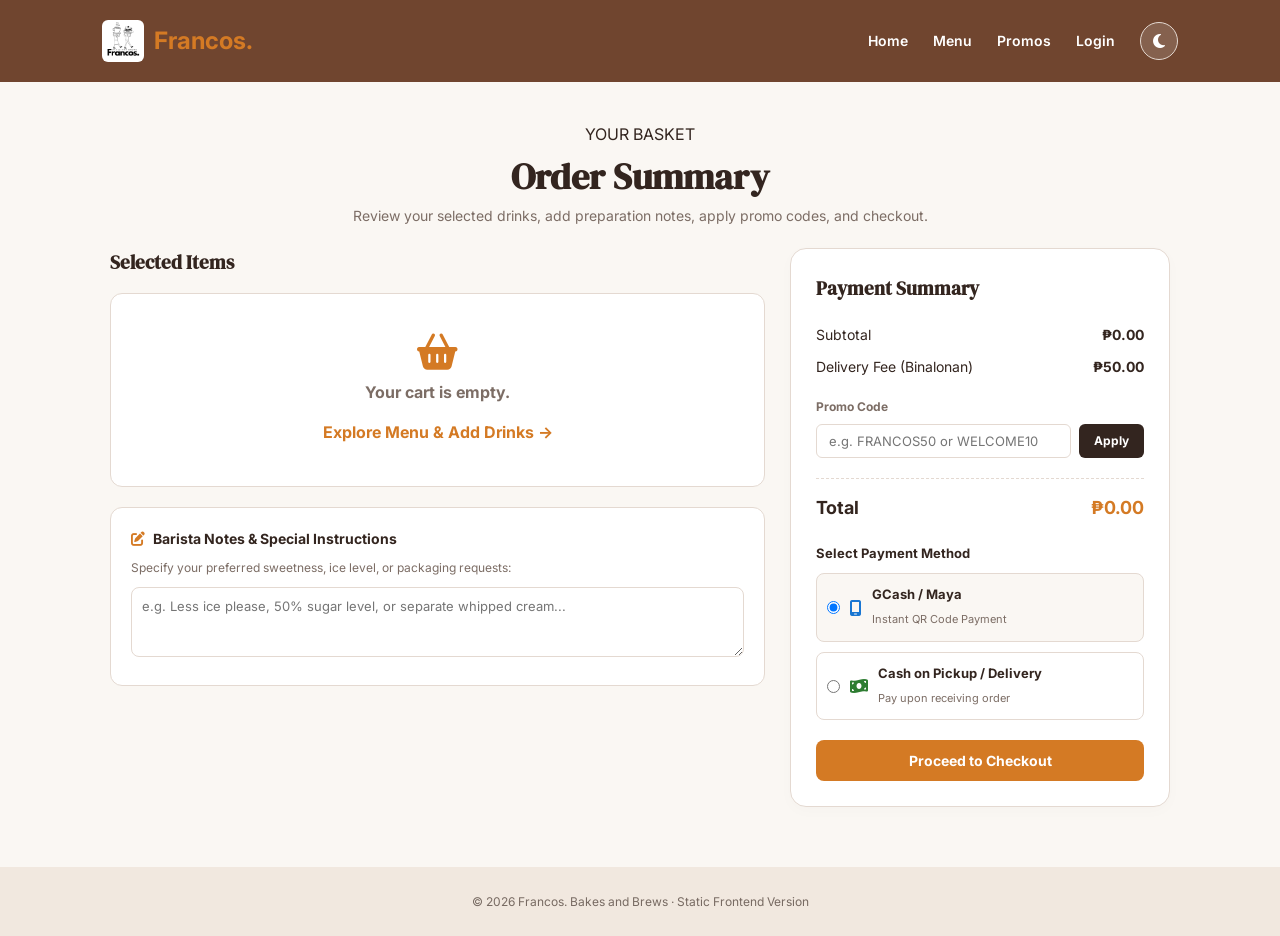
==== cart.html @ 8945e7c0 "Initial commit" ====
<!DOCTYPE html>
<html lang="en">
<head>
    <meta charset="UTF-8">
    <meta name="viewport" content="width=device-width, initial-scale=1.0">
    <title>Francos. Bakes and Brews - Cart & Checkout</title>
    <link rel="stylesheet" href="assets/style.css">
    <link href="https://fonts.googleapis.com/css2?family=DM+Serif+Display&family=Inter:wght@400;500;600;700&display=swap" rel="stylesheet">
    <link rel="stylesheet" href="https://cdnjs.cloudflare.com/ajax/libs/font-awesome/6.4.0/css/all.min.css">
    <style>
        .cart-layout {
            display: grid;
            grid-template-columns: 1fr 380px;
            gap: 25px;
            max-width: 1100px;
            margin: 0 auto 60px;
            padding: 0 20px;
        }
        @media (max-width: 850px) {
            .cart-layout { grid-template-columns: 1fr; }
        }
        .cart-item-row {
            display: flex;
            align-items: center;
            gap: 15px;
            padding: 15px;
            background: #fff;
            border: 1px solid #e4d9d1;
            border-radius: 12px;
            margin-bottom: 12px;
        }
        .qty-btn {
            background: #faf7f3;
            border: 1px solid #e4d9d1;
            width: 28px;
            height: 28px;
            border-radius: 6px;
            font-weight: bold;
            cursor: pointer;
        }
        /* Floating Scroll Up Button */
        #scrollTopBtn {
            position: fixed;
            bottom: 25px;
            right: 25px;
            background: #d47a24;
            color: #fff;
            border: none;
            width: 45px;
            height: 45px;
            border-radius: 50%;
            cursor: pointer;
            box-shadow: 0 4px 12px rgba(0,0,0,0.15);
            display: none;
            align-items: center;
            justify-content: center;
            font-size: 18px;
            z-index: 999;
            transition: opacity 0.3s ease;
        }
    </style>
</head>
<body>

    <!-- Navigation Bar -->
    <header class="navbar">
        <div class="logo" style="display: flex; align-items: center; gap: 10px;">
            <img src="assets/images/logo.jpg" alt="Francos Logo" style="height: 42px; border-radius: 6px; object-fit: contain;">
            <span>Francos<span>.</span></span>
        </div>
        <nav class="nav-links">
            <!-- Dynamic navbar handled by script.js -->
        </nav>
    </header>

    <!-- Page Header -->
    <section class="page-header">
        <span class="eyebrow">YOUR BASKET</span>
        <h1>Order Summary</h1>
        <p>Review your selected drinks, add preparation notes, apply promo codes, and checkout.</p>
    </section>

    <div class="cart-layout">
        <!-- Selected Items Column -->
        <div>
            <h3 style="font-family: 'DM Serif Display', serif; color: #33251f; margin-bottom: 15px;">Selected Items</h3>
            
            <div id="cart-items-container">
                <!-- Dynamically loaded -->
            </div>

            <div style="background: #fff; border: 1px solid #e4d9d1; border-radius: 12px; padding: 20px; margin-top: 20px;">
                <h4 style="font-size: 14px; color: #33251f; margin: 0 0 8px; display: flex; align-items: center; gap: 8px;">
                    <i class="fa-solid fa-pen-to-square" style="color: #d47a24;"></i> Barista Notes & Special Instructions
                </h4>
                <p style="font-size: 12px; color: #7c6d65; margin-bottom: 10px;">Specify your preferred sweetness, ice level, or packaging requests:</p>
                <textarea id="order-notes" placeholder="e.g. Less ice please, 50% sugar level, or separate whipped cream..." style="width: 100%; height: 70px; border: 1px solid #e4d9d1; border-radius: 8px; padding: 10px; font-size: 13px; font-family: inherit; outline: none;"></textarea>
            </div>
        </div>

        <!-- Payment Summary Column -->
        <div>
            <div style="background: #fff; border: 1px solid #e4d9d1; border-radius: 16px; padding: 25px; box-shadow: 0 4px 15px rgba(0,0,0,0.02);">
                <h3 style="font-family: 'DM Serif Display', serif; color: #33251f; margin-bottom: 20px;">Payment Summary</h3>

                <div style="display: flex; justify-content: space-between; margin-bottom: 10px; font-size: 14px; color: #33251f;">
                    <span>Subtotal</span>
                    <strong id="cart-subtotal">₱0.00</strong>
                </div>

                <div style="display: flex; justify-content: space-between; margin-bottom: 15px; font-size: 14px; color: #33251f;">
                    <span>Delivery Fee (Binalonan)</span>
                    <strong>₱50.00</strong>
                </div>

                <div style="margin-bottom: 20px;">
                    <label style="font-size: 12px; font-weight: bold; color: #7c6d65;">Promo Code</label>
                    <div style="display: flex; gap: 8px; margin-top: 5px;">
                        <input type="text" id="promo-code-input" placeholder="e.g. FRANCOS50 or WELCOME10" style="flex: 1; padding: 8px 12px; border: 1px solid #e4d9d1; border-radius: 6px; font-size: 13px; outline: none;">
                        <button onclick="applyPromoCode()" style="background: #33251f; color: #fff; border: none; padding: 8px 15px; border-radius: 6px; font-weight: bold; font-size: 12px; cursor: pointer;">Apply</button>
                    </div>
                </div>

                <hr style="border: none; border-top: 1px dashed #e4d9d1; margin: 15px 0;">

                <div style="display: flex; justify-content: space-between; margin-bottom: 20px; font-size: 18px; color: #33251f;">
                    <strong>Total</strong>
                    <strong id="cart-total" style="color: #d47a24;">₱0.00</strong>
                </div>

                <h4 style="font-size: 13px; color: #33251f; margin-bottom: 10px;">Select Payment Method</h4>
                <div style="display: flex; flex-direction: column; gap: 10px; margin-bottom: 20px;">
                    <label style="display: flex; align-items: center; gap: 10px; padding: 10px; border: 1px solid #e4d9d1; border-radius: 8px; cursor: pointer; background: #faf7f3;">
                        <input type="radio" name="payment-method" value="GCash/Maya" checked>
                        <i class="fa-solid fa-mobile-screen" style="color: #1976d2;"></i>
                        <div>
                            <strong style="font-size: 13px; display: block;">GCash / Maya</strong>
                            <small style="font-size: 11px; color: #7c6d65;">Instant QR Code Payment</small>
                        </div>
                    </label>

                    <label style="display: flex; align-items: center; gap: 10px; padding: 10px; border: 1px solid #e4d9d1; border-radius: 8px; cursor: pointer;">
                        <input type="radio" name="payment-method" value="Cash on Delivery">
                        <i class="fa-solid fa-money-bill-wave" style="color: #2e7d32;"></i>
                        <div>
                            <strong style="font-size: 13px; display: block;">Cash on Pickup / Delivery</strong>
                            <small style="font-size: 11px; color: #7c6d65;">Pay upon receiving order</small>
                        </div>
                    </label>
                </div>

                <button onclick="processCheckout()" style="width: 100%; padding: 12px; background: #d47a24; color: #fff; border: none; border-radius: 8px; font-weight: bold; font-size: 14px; cursor: pointer;">Proceed to Checkout</button>
            </div>
        </div>
    </div>

    <!-- Floating Scroll To Top Button -->
    <button id="scrollTopBtn" onclick="scrollToTop()" title="Scroll to top"><i class="fa-solid fa-arrow-up"></i></button>

    <!-- Toast Notification -->
    <div id="toast" class="toast">Cart updated</div>

    <footer>
        <p>&copy; 2026 Francos. Bakes and Brews · Static Frontend Version</p>
    </footer>

    <script src="assets/script.js"></script>
    <script>
        let discountAmount = 0;

        document.addEventListener("DOMContentLoaded", () => {
            renderCartPage();
            setupScrollTopButton();
        });

        function renderCartPage() {
            let container = document.getElementById("cart-items-container");
            let cart = JSON.parse(localStorage.getItem("cart")) || [];

            if (cart.length === 0) {
                container.innerHTML = `
                    <div style="background: #fff; border: 1px solid #e4d9d1; border-radius: 12px; padding: 40px; text-align: center; color: #7c6d65;">
                        <i class="fa-solid fa-basket-shopping" style="font-size: 36px; color: #d47a24; margin-bottom: 10px;"></i>
                        <p style="margin: 0; font-weight: bold;">Your cart is empty.</p>
                        <a href="menu.html" style="display: inline-block; margin-top: 15px; color: #d47a24; font-weight: bold; text-decoration: none;">Explore Menu & Add Drinks →</a>
                    </div>
                `;
                document.getElementById("cart-subtotal").textContent = "₱0.00";
                document.getElementById("cart-total").textContent = "₱0.00";
                return;
            }

            let html = "";
            let subtotal = 0;

            cart.forEach((item, index) => {
                let itemTotal = item.price * item.qty;
                subtotal += itemTotal;

                let addOnsListHTML = "";
                if (item.selectedAddOns && item.selectedAddOns.length > 0) {
                    addOnsListHTML = `<div style="font-size: 11px; color: #d47a24; margin-top: 2px; font-weight: 500;">Add-ons: ${item.selectedAddOns.join(", ")}</div>`;
                }

                html += `
                    <div class="cart-item-row">
                        <img src="${item.image || 'https://images.unsplash.com/photo-1541167760496-1628856ab772?auto=format&fit=crop&w=500&q=80'}" alt="${item.name}" style="width: 60px; height: 60px; border-radius: 8px; object-fit: cover;">
                        <div style="flex: 1;">
                            <strong style="color: #33251f; font-size: 14px; display: block;">${item.baseName || item.name}</strong>
                            <span style="font-size: 12px; color: #7c6d65;">₱${(item.basePrice || item.price).toFixed(2)} each</span>
                            ${addOnsListHTML}
                            <button onclick="openAddOnModal(${item.id}, ${index})" style="background: none; border: none; color: #d47a24; font-size: 11px; font-weight: bold; cursor: pointer; padding: 2px 0; margin-top: 4px; display: inline-flex; align-items: center; gap: 4px;">
                                <i class="fa-solid fa-pen-to-square"></i> Edit Add-ons
                            </button>
                        </div>
                        <div style="display: flex; align-items: center; gap: 8px;">
                            <button class="qty-btn" onclick="changeQty(${index}, -1)">-</button>
                            <span style="font-size: 13px; font-weight: bold; min-width: 20px; text-align: center;">${item.qty}</span>
                            <button class="qty-btn" onclick="changeQty(${index}, 1)">+</button>
                        </div>
                        <strong style="color: #33251f; font-size: 14px; min-width: 70px; text-align: right;">₱${itemTotal.toFixed(2)}</strong>
                        <button onclick="removeCartItem(${index})" style="background: none; border: none; color: #c62828; cursor: pointer; padding: 5px;" title="Remove"><i class="fa-solid fa-trash"></i></button>
                    </div>
                `;
            });

            container.innerHTML = html;

            let deliveryFee = 50;
            let finalTotal = Math.max(0, subtotal + deliveryFee - discountAmount);

            document.getElementById("cart-subtotal").textContent = `₱${subtotal.toFixed(2)}`;
            document.getElementById("cart-total").textContent = `₱${finalTotal.toFixed(2)}`;
        }

        function changeQty(index, delta) {
            let cart = JSON.parse(localStorage.getItem("cart")) || [];
            cart[index].qty += delta;
            if (cart[index].qty <= 0) {
                cart.splice(index, 1);
            }
            localStorage.setItem("cart", JSON.stringify(cart));
            updateCartCount();
            renderCartPage();
        }

        function removeCartItem(index) {
            let cart = JSON.parse(localStorage.getItem("cart")) || [];
            cart.splice(index, 1);
            localStorage.setItem("cart", JSON.stringify(cart));
            updateCartCount();
            renderCartPage();
            showToast("Item removed from cart.");
        }

        function applyPromoCode() {
            let code = document.getElementById("promo-code-input").value.trim().toUpperCase();
            if (code === "FRANCOS50") {
                discountAmount = 50;
                showToast("₱50 Promo Discount applied!");
            } else if (code === "WELCOME10") {
                let cart = JSON.parse(localStorage.getItem("cart")) || [];
                let subtotal = cart.reduce((sum, item) => sum + (item.price * item.qty), 0);
                discountAmount = subtotal * 0.10;
                showToast("10% Welcome Discount applied!");
            } else {
                discountAmount = 0;
                showToast("Invalid promo code.");
            }
            renderCartPage();
        }

        function setupScrollTopButton() {
            let btn = document.getElementById("scrollTopBtn");
            window.onscroll = function() {
                if (document.body.scrollTop > 350 || document.documentElement.scrollTop > 350) {
                    btn.style.display = "flex";
                } else {
                    btn.style.display = "none";
                }
            };
        }

        function scrollToTop() {
            window.scrollTo({ top: 0, behavior: 'smooth' });
        }
    </script>
</body>
</html>
---- assets/style.css ----
/* --- CSS VARIABLES PARA SA LIGHT & DARK MODE --- */
:root {
    --bg-color: #faf7f3;
    --card-bg: #ffffff;
    --text-color: #33251f;
    --text-secondary: #7c6d65;
    --border-color: #e4d9d1;
    --navbar-bg: #70452f;
    --navbar-text: #ffffff;
    --footer-bg: #f1e8df;
    --footer-text: #776a62;
    --accent-color: #d47a24;
}

[data-theme="dark"] {
    --bg-color: #1a1614;
    --card-bg: #26201c;
    --text-color: #f1e8df;
    --text-secondary: #b5a49b;
    --border-color: #3d312a;
    --navbar-bg: #120e0c;
    --navbar-text: #f1e8df;
    --footer-bg: #120e0c;
    --footer-text: #b5a49b;
    --accent-color: #e58a32;
}

/* Fix Anti-White Flash sa HTML at Body Level */
html {
    background-color: var(--bg-color);
}

* {
    margin: 0;
    padding: 0;
    box-sizing: border-box;
    font-family: 'Inter', sans-serif;
}

body {
    background-color: var(--bg-color);
    color: var(--text-color);
    line-height: 1.6;
    transition: background-color 0.1s ease-in-out, color 0.1s ease-in-out;
}

/* Navbar */
.navbar {
    display: flex;
    justify-content: space-between;
    align-items: center;
    padding: 20px 8%;
    background-color: var(--navbar-bg);
    color: var(--navbar-text);
    position: sticky;
    top: 0;
    z-index: 100;
}

.logo {
    font-family: 'DM Serif Display', serif;
    font-size: 24px;
    font-weight: bold;
}

.logo span {
    color: var(--accent-color);
}

.nav-links {
    display: flex;
    gap: 25px;
    align-items: center;
}

.nav-links a {
    color: var(--navbar-text);
    text-decoration: none;
    font-weight: 600;
    font-size: 14px;
    transition: color 0.2s;
    white-space: nowrap;
}

.nav-links a:hover, .nav-links a.active {
    color: #ffd8b1;
}

/* Dark Mode Toggle Button */
.theme-toggle-btn {
    background: rgba(255, 255, 255, 0.15);
    border: 1px solid var(--border-color);
    color: var(--navbar-text);
    width: 38px;
    height: 38px;
    border-radius: 50%;
    cursor: pointer;
    display: flex;
    align-items: center;
    justify-content: center;
    font-size: 16px;
    transition: all 0.2s ease;
    flex-shrink: 0;
}

.theme-toggle-btn:hover {
    background: rgba(255, 255, 255, 0.25);
}

/* Footer */
footer {
    text-align: center;
    padding: 25px;
    background-color: var(--footer-bg);
    color: var(--footer-text);
    font-size: 12px;
}

/* Page Header */
.page-header {
    text-align: center;
    padding: 40px 20px 20px;
}

.page-header h1 {
    font-family: 'DM Serif Display', serif;
    font-size: 36px;
    color: var(--text-color);
}

.page-header p {
    color: var(--text-secondary);
    font-size: 14px;
}

/* Filter Buttons */
.filter-container {
    display: flex;
    justify-content: center;
    gap: 10px;
    margin-bottom: 30px;
}

.filter-btn {
    padding: 8px 18px;
    border: 1px solid var(--border-color);
    background: var(--card-bg);
    color: var(--text-color);
    font-weight: 600;
    font-size: 13px;
    border-radius: 20px;
    cursor: pointer;
    transition: all 0.2s;
}

.filter-btn:hover, .filter-btn.active {
    background: var(--accent-color);
    color: #fff;
    border-color: var(--accent-color);
}

/* Menu Grid & Cards */
.menu-container {
    max-width: 1200px;
    margin: 0 auto;
    padding: 0 20px 60px;
}

.menu-grid {
    display: grid;
    grid-template-columns: repeat(auto-fill, minmax(280px, 1fr));
    gap: 25px;
}

.card {
    background: var(--card-bg);
    border: 1px solid var(--border-color);
    border-radius: 12px;
    overflow: hidden;
    box-shadow: 0 3px 10px rgba(0,0,0,0.04);
    display: flex;
    flex-direction: column;
}

.card img {
    width: 100%;
    height: 180px;
    object-fit: cover;
}

.card-body {
    padding: 18px;
    display: flex;
    flex-direction: column;
    flex-grow: 1;
}

.card-cat {
    font-size: 10px;
    font-weight: 800;
    color: var(--accent-color);
    letter-spacing: 1px;
    margin-bottom: 5px;
}

.card-body h3 {
    font-size: 18px;
    color: var(--text-color);
    margin-bottom: 8px;
}

.card-body p {
    font-size: 12px;
    color: var(--text-secondary);
    margin-bottom: 15px;
    flex-grow: 1;
}

.card-footer {
    display: flex;
    justify-content: space-between;
    align-items: center;
    margin-top: auto;
}

.price {
    font-size: 16px;
    font-weight: 700;
    color: var(--accent-color);
}

.btn-add {
    background: var(--navbar-bg);
    color: #fff;
    border: none;
    padding: 8px 14px;
    border-radius: 6px;
    font-weight: 600;
    font-size: 12px;
    cursor: pointer;
    transition: background 0.2s;
}

.btn-add:hover {
    background: #593624;
}

/* Toast Alert */
.toast {
    position: fixed;
    bottom: 30px;
    right: 30px;
    background: var(--text-color);
    color: var(--bg-color);
    padding: 12px 20px;
    border-radius: 8px;
    font-size: 13px;
    opacity: 0;
    visibility: hidden;
    transition: all 0.3s ease;
    z-index: 1000;
    box-shadow: 0 4px 12px rgba(0,0,0,0.15);
}

.toast.show {
    opacity: 1;
    visibility: visible;
}

/* Auth Forms Styling Fixed for Dark Mode */
.auth-container {
    display: flex;
    justify-content: center;
    align-items: center;
    min-height: 75vh;
    padding: 40px 20px;
}

.auth-card {
    background: var(--card-bg);
    border: 1px solid var(--border-color);
    border-radius: 16px;
    padding: 35px 30px;
    width: 100%;
    max-width: 420px;
    box-shadow: 0 4px 15px rgba(0,0,0,0.06);
}

.auth-card h2 {
    font-family: 'DM Serif Display', serif;
    font-size: 28px;
    color: var(--text-color);
    margin-bottom: 5px;
}

.auth-card p {
    font-size: 13px;
    color: var(--text-secondary);
    margin-bottom: 25px;
}

.form-group {
    margin-bottom: 18px;
}

.form-group label {
    display: block;
    font-size: 12px;
    font-weight: 700;
    color: var(--text-color);
    margin-bottom: 6px;
}

.form-group input, .form-group select {
    width: 100%;
    padding: 10px 14px;
    border: 1px solid var(--border-color);
    border-radius: 8px;
    font-size: 13px;
    background: var(--bg-color);
    color: var(--text-color);
    outline: none;
    transition: border-color 0.2s;
}

.form-group select option {
    background-color: var(--card-bg);
    color: var(--text-color);
}

.form-group input:focus, .form-group select:focus {
    border-color: var(--accent-color);
    background: var(--card-bg);
}

.auth-btn {
    width: 100%;
    margin-top: 10px;
    cursor: pointer;
    border: none;
    background: var(--accent-color);
    color: #fff;
    padding: 12px;
    border-radius: 8px;
    font-weight: 700;
}

.auth-footer {
    margin-top: 20px;
    text-align: center;
}

.auth-footer a {
    color: var(--accent-color);
    font-weight: 700;
    text-decoration: none;
}

.auth-footer a:hover {
    text-decoration: underline;
}

/* Cart & Profile Containers */
.cart-container {
    max-width: 1100px;
    margin: 0 auto;
    padding: 0 20px 60px;
}

.cart-grid {
    display: grid;
    grid-template-columns: 2fr 1fr;
    gap: 30px;
}

.cart-items-box, .cart-summary-box, .profile-card, .loyalty-card {
    background: var(--card-bg);
    border: 1px solid var(--border-color);
    border-radius: 12px;
    padding: 25px;
    box-shadow: 0 3px 10px rgba(0,0,0,0.04);
}

.cart-items-box h2, .cart-summary-box h2 {
    font-size: 18px;
    margin-bottom: 20px;
    color: var(--text-color);
}

.cart-item-row {
    display: flex;
    justify-content: space-between;
    align-items: center;
    padding: 12px 0;
    border-bottom: 1px solid var(--border-color);
}

.summary-row {
    display: flex;
    justify-content: space-between;
    margin-bottom: 12px;
    font-size: 14px;
    color: var(--text-secondary);
}

.total-row {
    font-weight: 700;
    color: var(--text-color);
    font-size: 18px;
}

.checkout-btn {
    width: 100%;
    margin-top: 20px;
    cursor: pointer;
    border: none;
    padding: 12px;
    background: var(--accent-color);
    color: #fff;
    border-radius: 8px;
    font-weight: 700;
}

/* Mobile Responsive Fixes */
@media (max-width: 768px) {
    .cart-grid {
        grid-template-columns: 1fr;
    }
    .navbar {
        flex-direction: column !important;
        gap: 12px !important;
        padding: 15px !important;
        text-align: center !important;
    }
    .nav-links {
        display: flex !important;
        flex-wrap: wrap !important;
        justify-content: center !important;
        gap: 8px 12px !important;
        width: 100% !important;
    }
    .nav-links a {
        font-size: 13px !important;
        padding: 6px 10px !important;
        background: rgba(255, 255, 255, 0.08);
        border-radius: 6px;
    }
}
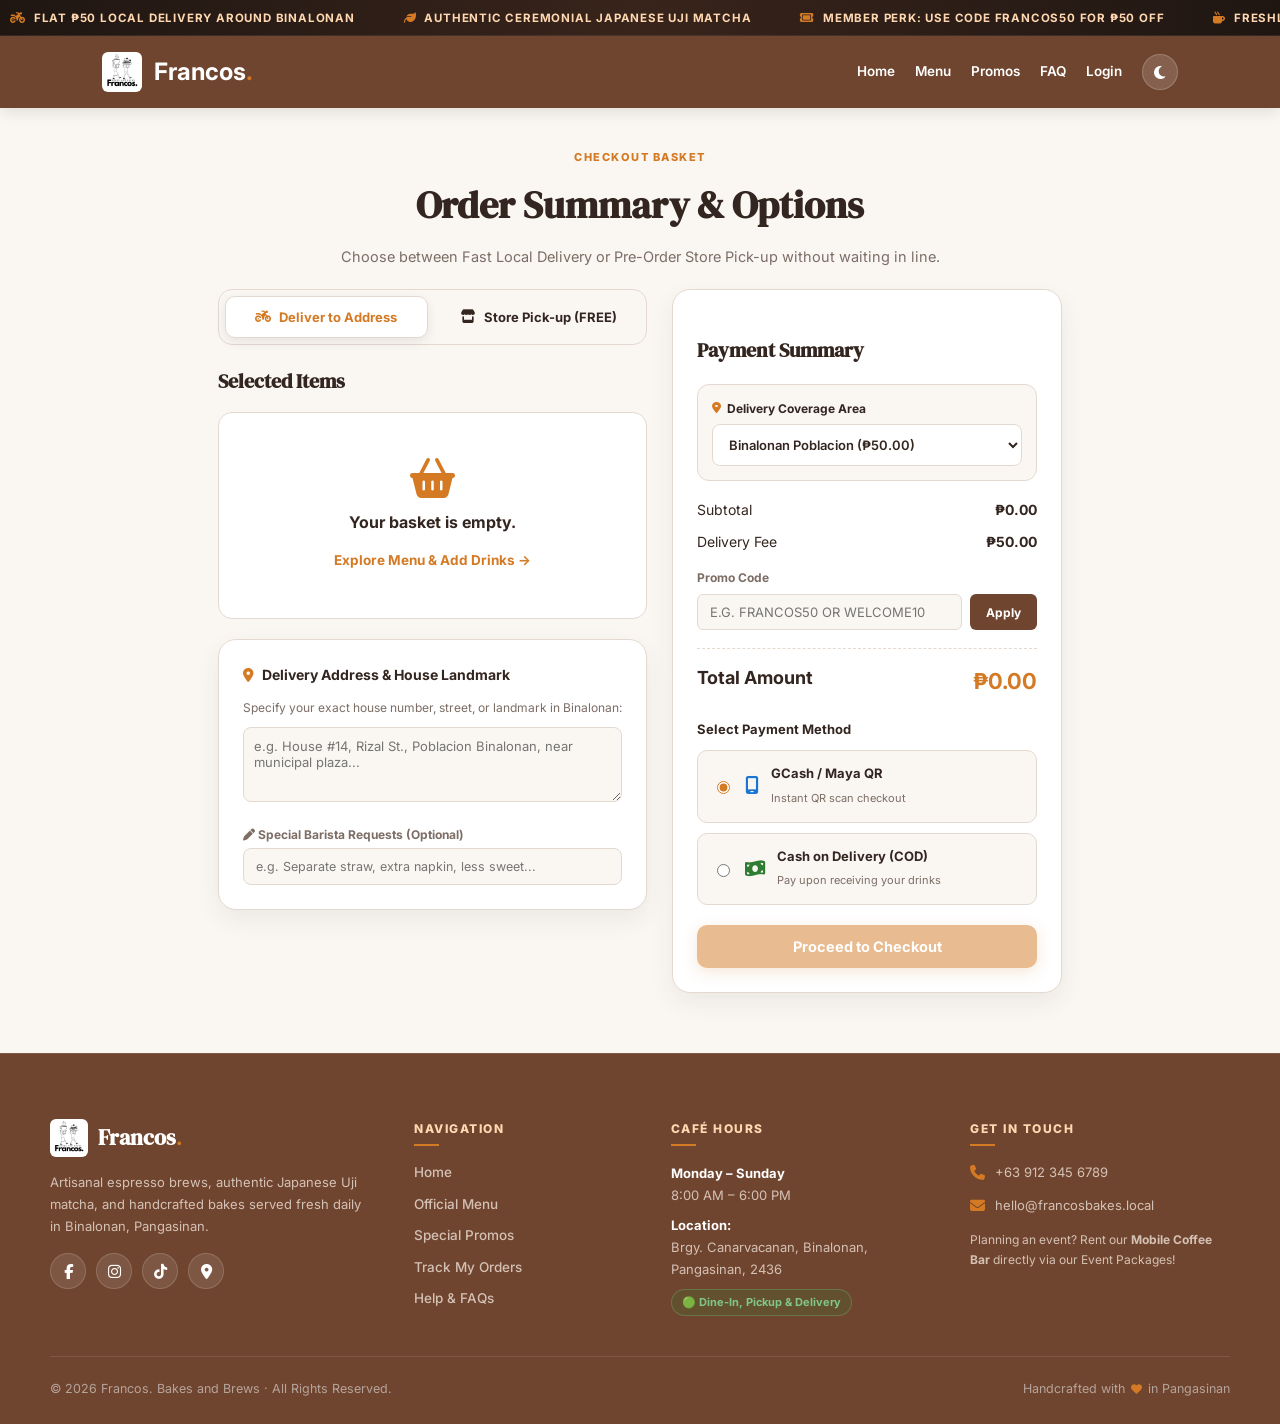
==== commit 045817c0: "Initial commit on dev branch" ====
--- a/cart.html
+++ b/cart.html
@@ -4,174 +4,338 @@
     <meta charset="UTF-8">
     <meta name="viewport" content="width=device-width, initial-scale=1.0">
     <title>Francos. Bakes and Brews - Cart & Checkout</title>
+    <!-- Instant Anti-Flash Theme Loader -->
+    <script>
+        (function() {
+            const savedTheme = localStorage.getItem("theme") || "light";
+            document.documentElement.setAttribute("data-theme", savedTheme);
+        })();
+    </script>
     <link rel="stylesheet" href="assets/style.css">
     <link href="https://fonts.googleapis.com/css2?family=DM+Serif+Display&family=Inter:wght@400;500;600;700&display=swap" rel="stylesheet">
     <link rel="stylesheet" href="https://cdnjs.cloudflare.com/ajax/libs/font-awesome/6.4.0/css/all.min.css">
     <style>
         .cart-layout {
             display: grid;
-            grid-template-columns: 1fr 380px;
+            grid-template-columns: 1fr 390px;
             gap: 25px;
             max-width: 1100px;
             margin: 0 auto 60px;
             padding: 0 20px;
         }
-        @media (max-width: 850px) {
+        @media (max-width: 880px) {
             .cart-layout { grid-template-columns: 1fr; }
+        }
+        .cart-box {
+            background: var(--card-bg);
+            border: 1px solid var(--border-color);
+            border-radius: 18px;
+            padding: 24px;
+            box-shadow: var(--card-shadow);
         }
         .cart-item-row {
             display: flex;
             align-items: center;
             gap: 15px;
-            padding: 15px;
-            background: #fff;
-            border: 1px solid #e4d9d1;
-            border-radius: 12px;
-            margin-bottom: 12px;
+            padding: 16px;
+            background: var(--card-bg);
+            border: 1px solid var(--border-color);
+            border-radius: 14px;
+            margin-bottom: 14px;
         }
         .qty-btn {
-            background: #faf7f3;
-            border: 1px solid #e4d9d1;
-            width: 28px;
-            height: 28px;
+            background: var(--bg-color);
+            color: var(--text-color);
+            border: 1px solid var(--border-color);
+            width: 30px;
+            height: 30px;
             border-radius: 6px;
             font-weight: bold;
             cursor: pointer;
-        }
-        /* Floating Scroll Up Button */
-        #scrollTopBtn {
-            position: fixed;
-            bottom: 25px;
-            right: 25px;
-            background: #d47a24;
-            color: #fff;
+            transition: all 0.2s ease;
+        }
+        .qty-btn:hover {
+            border-color: var(--accent-color);
+            color: var(--accent-color);
+        }
+        .payment-option-label {
+            display: flex;
+            align-items: center;
+            gap: 12px;
+            padding: 12px 14px;
+            border: 1px solid var(--border-color);
+            border-radius: 10px;
+            cursor: pointer;
+            background: var(--bg-color);
+            color: var(--text-color);
+            transition: border-color 0.2s ease;
+        }
+        .payment-option-label:hover {
+            border-color: var(--accent-color);
+        }
+
+        /* Fulfillment Switcher Tabs */
+        .fulfillment-toggle-wrap {
+            display: grid;
+            grid-template-columns: 1fr 1fr;
+            gap: 10px;
+            background: var(--bg-color);
+            padding: 6px;
+            border-radius: 14px;
+            border: 1px solid var(--border-color);
+            margin-bottom: 20px;
+        }
+
+        .fulfillment-tab-btn {
+            padding: 12px;
+            border-radius: 10px;
             border: none;
-            width: 45px;
-            height: 45px;
-            border-radius: 50%;
+            background: transparent;
+            color: var(--text-color);
+            font-weight: 700;
+            font-size: 13px;
             cursor: pointer;
-            box-shadow: 0 4px 12px rgba(0,0,0,0.15);
-            display: none;
+            display: flex;
             align-items: center;
             justify-content: center;
-            font-size: 18px;
-            z-index: 999;
-            transition: opacity 0.3s ease;
+            gap: 8px;
+            transition: all 0.25s ease;
+        }
+
+        .fulfillment-tab-btn.active {
+            background: var(--card-bg);
+            color: var(--accent-color);
+            box-shadow: 0 4px 12px rgba(0, 0, 0, 0.08);
+            border: 1px solid var(--border-color);
+        }
+
+        .delivery-warning-box {
+            background: rgba(212, 122, 36, 0.1);
+            border: 1px solid rgba(212, 122, 36, 0.35);
+            border-radius: 10px;
+            padding: 12px 14px;
+            font-size: 12px;
+            color: var(--text-color);
+            margin-top: 10px;
+            display: none;
+            line-height: 1.5;
         }
     </style>
 </head>
 <body>
 
-    <!-- Navigation Bar -->
     <header class="navbar">
-        <div class="logo" style="display: flex; align-items: center; gap: 10px;">
-            <img src="assets/images/logo.jpg" alt="Francos Logo" style="height: 42px; border-radius: 6px; object-fit: contain;">
+        <div class="logo">
+            <img src="assets/images/logo.jpg" alt="Francos Logo">
             <span>Francos<span>.</span></span>
         </div>
-        <nav class="nav-links">
-            <!-- Dynamic navbar handled by script.js -->
-        </nav>
+        <nav class="nav-links"></nav>
     </header>
 
-    <!-- Page Header -->
     <section class="page-header">
-        <span class="eyebrow">YOUR BASKET</span>
-        <h1>Order Summary</h1>
-        <p>Review your selected drinks, add preparation notes, apply promo codes, and checkout.</p>
+        <span class="eyebrow" style="color: var(--accent-color); font-weight: 800; font-size: 11px; letter-spacing: 1.5px;">CHECKOUT BASKET</span>
+        <h1>Order Summary & Options</h1>
+        <p>Choose between Fast Local Delivery or Pre-Order Store Pick-up without waiting in line.</p>
     </section>
 
     <div class="cart-layout">
-        <!-- Selected Items Column -->
         <div>
-            <h3 style="font-family: 'DM Serif Display', serif; color: #33251f; margin-bottom: 15px;">Selected Items</h3>
-            
-            <div id="cart-items-container">
-                <!-- Dynamically loaded -->
+            <!-- FULFILLMENT MODE SWITCHER (DELIVERY VS PICK-UP) -->
+            <div class="fulfillment-toggle-wrap">
+                <button type="button" class="fulfillment-tab-btn active" id="btn-mode-delivery" onclick="setFulfillmentMode('delivery')">
+                    <i class="fa-solid fa-motorcycle"></i> Deliver to Address
+                </button>
+                <button type="button" class="fulfillment-tab-btn" id="btn-mode-pickup" onclick="setFulfillmentMode('pickup')">
+                    <i class="fa-solid fa-store"></i> Store Pick-up (FREE)
+                </button>
             </div>
 
-            <div style="background: #fff; border: 1px solid #e4d9d1; border-radius: 12px; padding: 20px; margin-top: 20px;">
-                <h4 style="font-size: 14px; color: #33251f; margin: 0 0 8px; display: flex; align-items: center; gap: 8px;">
-                    <i class="fa-solid fa-pen-to-square" style="color: #d47a24;"></i> Barista Notes & Special Instructions
-                </h4>
-                <p style="font-size: 12px; color: #7c6d65; margin-bottom: 10px;">Specify your preferred sweetness, ice level, or packaging requests:</p>
-                <textarea id="order-notes" placeholder="e.g. Less ice please, 50% sugar level, or separate whipped cream..." style="width: 100%; height: 70px; border: 1px solid #e4d9d1; border-radius: 8px; padding: 10px; font-size: 13px; font-family: inherit; outline: none;"></textarea>
+            <h3 style="font-family: 'DM Serif Display', serif; color: var(--text-color); margin-bottom: 15px; font-size: 20px;">Selected Items</h3>
+            <div id="cart-items-container"></div>
+
+            <!-- FULFILLMENT DETAILS BOX -->
+            <div class="cart-box" style="margin-top: 20px;">
+                <!-- DYNAMIC CONTENT: DELIVERY VIEW -->
+                <div id="section-delivery-details">
+                    <h4 style="font-size: 14px; color: var(--text-color); margin: 0 0 8px; display: flex; align-items: center; gap: 8px;">
+                        <i class="fa-solid fa-location-dot" style="color: var(--accent-color);"></i> Delivery Address & House Landmark
+                    </h4>
+                    <p style="font-size: 12px; color: var(--text-secondary); margin-bottom: 10px;">Specify your exact house number, street, or landmark in Binalonan:</p>
+                    <textarea id="order-address" placeholder="e.g. House #14, Rizal St., Poblacion Binalonan, near municipal plaza..." style="width: 100%; height: 75px; border: 1px solid var(--border-color); background: var(--bg-color); color: var(--text-color); border-radius: 8px; padding: 10px; font-size: 13px; font-family: inherit; outline: none;"></textarea>
+                </div>
+
+                <!-- DYNAMIC CONTENT: PICK-UP VIEW -->
+                <div id="section-pickup-details" style="display: none;">
+                    <h4 style="font-size: 14px; color: var(--text-color); margin: 0 0 8px; display: flex; align-items: center; gap: 8px;">
+                        <i class="fa-solid fa-clock" style="color: var(--accent-color);"></i> Pre-Order Pick-up Schedule
+                    </h4>
+                    <p style="font-size: 12px; color: var(--text-secondary); margin-bottom: 10px;">When would you like our baristas to prepare your drinks?</p>
+                    
+                    <select id="pickup-time-select" style="width: 100%; padding: 11px; border: 1px solid var(--border-color); background: var(--bg-color); color: var(--text-color); border-radius: 8px; font-size: 13px; font-weight: 600; outline: none; margin-bottom: 12px;">
+                        <option value="ASAP (Ready in 15-20 mins)">⚡ ASAP (Ready in 15-20 minutes)</option>
+                        <option value="In 30 minutes">⏳ In 30 minutes</option>
+                        <option value="In 45 minutes">⏳ In 45 minutes</option>
+                        <option value="In 1 hour">⏳ In 1 hour</option>
+                        <option value="Later this afternoon (before 6:00 PM)">☕ Later today (Before 6:00 PM closing)</option>
+                    </select>
+
+                    <div style="background: rgba(46,125,50,0.1); border: 1px solid rgba(46,125,50,0.25); border-radius: 8px; padding: 10px 14px; font-size: 12px; color: #2e7d32;">
+                        <i class="fa-solid fa-circle-check"></i> <strong>Claim Location:</strong> Francos Café, Brgy. Canarvacanan, Binalonan, Pangasinan.
+                    </div>
+                </div>
+
+                <!-- BARISTA SPECIAL NOTES -->
+                <div style="margin-top: 15px;">
+                    <label style="font-size: 12px; font-weight: bold; color: var(--text-secondary); display: block; margin-bottom: 4px;">
+                        <i class="fa-solid fa-pen"></i> Special Barista Requests (Optional)
+                    </label>
+                    <input type="text" id="order-notes" placeholder="e.g. Separate straw, extra napkin, less sweet..." style="width: 100%; padding: 10px 12px; border: 1px solid var(--border-color); background: var(--bg-color); color: var(--text-color); border-radius: 8px; font-size: 12.5px; outline: none;">
+                </div>
             </div>
         </div>
 
-        <!-- Payment Summary Column -->
         <div>
-            <div style="background: #fff; border: 1px solid #e4d9d1; border-radius: 16px; padding: 25px; box-shadow: 0 4px 15px rgba(0,0,0,0.02);">
-                <h3 style="font-family: 'DM Serif Display', serif; color: #33251f; margin-bottom: 20px;">Payment Summary</h3>
-
-                <div style="display: flex; justify-content: space-between; margin-bottom: 10px; font-size: 14px; color: #33251f;">
+            <div class="cart-box">
+                <h3 style="font-family: 'DM Serif Display', serif; color: var(--text-color); margin-bottom: 18px; font-size: 20px;">Payment Summary</h3>
+
+                <!-- DELIVERY LOCATION SELECTOR (Hidden if Store Pick-up) -->
+                <div id="coverage-area-container" style="margin-bottom: 18px; background: var(--bg-color); border: 1px solid var(--border-color); padding: 14px; border-radius: 12px;">
+                    <label style="font-size: 12px; font-weight: 700; color: var(--text-color); display: flex; align-items: center; gap: 6px; margin-bottom: 6px;">
+                        <i class="fa-solid fa-location-dot" style="color: var(--accent-color);"></i> Delivery Coverage Area
+                    </label>
+                    <select id="delivery-location-select" onchange="renderCartPage()" style="width: 100%; padding: 11px 12px; border: 1px solid var(--border-color); border-radius: 8px; font-size: 13px; background: var(--card-bg); color: var(--text-color); outline: none; font-weight: 600;">
+                        <option value="30" data-name="Brgy. Canarvacanan (Store Vicinity)">Brgy. Canarvacanan (₱30.00)</option>
+                        <option value="50" data-name="Binalonan Poblacion / Town Proper" selected>Binalonan Poblacion (₱50.00)</option>
+                        <option value="50" data-name="Other Binalonan Barangays">Other Binalonan Barangays (₱50.00)</option>
+                        <option value="80" data-name="Nearby Towns (Urdaneta / Laoac / Pozorrubio)">Nearby Towns - Urdaneta / Laoac (₱80.00)</option>
+                    </select>
+
+                    <div id="far-location-warning" class="delivery-warning-box">
+                        <strong style="color: var(--accent-color);"><i class="fa-solid fa-triangle-exclamation"></i> Paalala para sa Malayong Lugar:</strong><br>
+                        Inirerekomenda namin ang <strong>Store Pick-up</strong> para makuha ang kape nang pinakasariwa at hindi natunaw ang yelo sa biyahe.
+                    </div>
+                </div>
+
+                <div style="display: flex; justify-content: space-between; margin-bottom: 10px; font-size: 14px; color: var(--text-color);">
                     <span>Subtotal</span>
                     <strong id="cart-subtotal">₱0.00</strong>
                 </div>
 
-                <div style="display: flex; justify-content: space-between; margin-bottom: 15px; font-size: 14px; color: #33251f;">
-                    <span>Delivery Fee (Binalonan)</span>
-                    <strong>₱50.00</strong>
-                </div>
-
-                <div style="margin-bottom: 20px;">
-                    <label style="font-size: 12px; font-weight: bold; color: #7c6d65;">Promo Code</label>
+                <div style="display: flex; justify-content: space-between; margin-bottom: 10px; font-size: 14px; color: var(--text-color);">
+                    <span id="delivery-fee-label">Delivery Fee</span>
+                    <strong id="cart-delivery-fee">₱50.00</strong>
+                </div>
+
+                <div id="discount-row" style="display: none; justify-content: space-between; margin-bottom: 15px; font-size: 14px; color: #2e7d32;">
+                    <span>Promo Discount</span>
+                    <strong id="cart-discount">-₱0.00</strong>
+                </div>
+
+                <div style="margin-bottom: 18px;">
+                    <label style="font-size: 12px; font-weight: bold; color: var(--text-secondary);">Promo Code</label>
                     <div style="display: flex; gap: 8px; margin-top: 5px;">
-                        <input type="text" id="promo-code-input" placeholder="e.g. FRANCOS50 or WELCOME10" style="flex: 1; padding: 8px 12px; border: 1px solid #e4d9d1; border-radius: 6px; font-size: 13px; outline: none;">
-                        <button onclick="applyPromoCode()" style="background: #33251f; color: #fff; border: none; padding: 8px 15px; border-radius: 6px; font-weight: bold; font-size: 12px; cursor: pointer;">Apply</button>
+                        <input type="text" id="promo-code-input" placeholder="e.g. FRANCOS50 or WELCOME10" style="flex: 1; padding: 9px 12px; border: 1px solid var(--border-color); background: var(--bg-color); color: var(--text-color); border-radius: 6px; font-size: 13px; outline: none; text-transform: uppercase;">
+                        <button onclick="applyPromoCode()" style="background: var(--navbar-bg); color: #fff; border: none; padding: 9px 16px; border-radius: 6px; font-weight: bold; font-size: 12px; cursor: pointer;">Apply</button>
                     </div>
                 </div>
 
-                <hr style="border: none; border-top: 1px dashed #e4d9d1; margin: 15px 0;">
-
-                <div style="display: flex; justify-content: space-between; margin-bottom: 20px; font-size: 18px; color: #33251f;">
-                    <strong>Total</strong>
-                    <strong id="cart-total" style="color: #d47a24;">₱0.00</strong>
-                </div>
-
-                <h4 style="font-size: 13px; color: #33251f; margin-bottom: 10px;">Select Payment Method</h4>
+                <hr style="border: none; border-top: 1px dashed var(--border-color); margin: 15px 0;">
+
+                <div style="display: flex; justify-content: space-between; margin-bottom: 20px; font-size: 18px; color: var(--text-color);">
+                    <strong>Total Amount</strong>
+                    <strong id="cart-total" style="color: var(--accent-color); font-size: 22px;">₱0.00</strong>
+                </div>
+
+                <h4 style="font-size: 13px; color: var(--text-color); margin-bottom: 10px;">Select Payment Method</h4>
                 <div style="display: flex; flex-direction: column; gap: 10px; margin-bottom: 20px;">
-                    <label style="display: flex; align-items: center; gap: 10px; padding: 10px; border: 1px solid #e4d9d1; border-radius: 8px; cursor: pointer; background: #faf7f3;">
-                        <input type="radio" name="payment-method" value="GCash/Maya" checked>
-                        <i class="fa-solid fa-mobile-screen" style="color: #1976d2;"></i>
+                    <label class="payment-option-label">
+                        <input type="radio" name="payment-method" value="GCash / Maya" checked style="accent-color: var(--accent-color);">
+                        <i class="fa-solid fa-mobile-screen" style="color: #1976d2; font-size: 18px;"></i>
                         <div>
-                            <strong style="font-size: 13px; display: block;">GCash / Maya</strong>
-                            <small style="font-size: 11px; color: #7c6d65;">Instant QR Code Payment</small>
+                            <strong style="font-size: 13px; display: block;">GCash / Maya QR</strong>
+                            <small style="font-size: 11px; color: var(--text-secondary);">Instant QR scan checkout</small>
                         </div>
                     </label>
 
-                    <label style="display: flex; align-items: center; gap: 10px; padding: 10px; border: 1px solid #e4d9d1; border-radius: 8px; cursor: pointer;">
-                        <input type="radio" name="payment-method" value="Cash on Delivery">
-                        <i class="fa-solid fa-money-bill-wave" style="color: #2e7d32;"></i>
+                    <label class="payment-option-label">
+                        <input type="radio" name="payment-method" value="Cash on Claim" style="accent-color: var(--accent-color);">
+                        <i class="fa-solid fa-money-bill-wave" style="color: #2e7d32; font-size: 18px;"></i>
                         <div>
-                            <strong style="font-size: 13px; display: block;">Cash on Pickup / Delivery</strong>
-                            <small style="font-size: 11px; color: #7c6d65;">Pay upon receiving order</small>
+                            <strong style="font-size: 13px; display: block;" id="label-cod">Cash on Delivery (COD)</strong>
+                            <small style="font-size: 11px; color: var(--text-secondary);">Pay upon receiving your drinks</small>
                         </div>
                     </label>
                 </div>
 
-                <button onclick="processCheckout()" style="width: 100%; padding: 12px; background: #d47a24; color: #fff; border: none; border-radius: 8px; font-weight: bold; font-size: 14px; cursor: pointer;">Proceed to Checkout</button>
+                <button id="btn-checkout" onclick="processCheckout()" style="width: 100%; padding: 13px; background: var(--accent-color); color: #fff; border: none; border-radius: 10px; font-weight: bold; font-size: 14.5px; cursor: pointer; box-shadow: 0 4px 14px rgba(212, 122, 36, 0.35);">
+                    Proceed to Checkout
+                </button>
             </div>
         </div>
     </div>
 
-    <!-- Floating Scroll To Top Button -->
-    <button id="scrollTopBtn" onclick="scrollToTop()" title="Scroll to top"><i class="fa-solid fa-arrow-up"></i></button>
-
-    <!-- Toast Notification -->
+    <!-- GCash QR Modal -->
+    <div id="payment-modal-overlay" style="display: none; position: fixed; top: 0; left: 0; width: 100%; height: 100%; background: rgba(0,0,0,0.7); z-index: 3000; align-items: center; justify-content: center; padding: 20px; backdrop-filter: blur(4px);">
+        <div style="background: var(--card-bg); color: var(--text-color); border: 1px solid var(--border-color); max-width: 400px; width: 100%; border-radius: 16px; padding: 25px; text-align: center; box-shadow: var(--card-shadow);">
+            <h3 style="font-size: 20px; margin-bottom: 8px; font-family: 'DM Serif Display', serif;">GCash / Maya Payment</h3>
+            <p style="font-size: 13px; color: var(--text-secondary); margin-bottom: 15px;">Scan the QR code below to pay your exact total amount:</p>
+            
+            <div style="background: #ffffff; padding: 15px; border-radius: 12px; display: inline-block; margin-bottom: 15px; border: 1px dashed var(--accent-color);">
+                <img src="https://api.qrserver.com/v1/create-qr-code/?size=180x180&data=FrancosCoffeePayment" alt="Payment QR Code" style="width: 180px; height: 180px; display: block;">
+            </div>
+
+            <p style="font-size: 18px; font-weight: bold; color: var(--accent-color); margin-bottom: 20px;" id="qr-modal-total">Total: ₱0.00</p>
+            
+            <div style="display: flex; gap: 10px;">
+                <button onclick="closePaymentModal()" style="flex: 1; padding: 10px; background: transparent; border: 1px solid var(--border-color); color: var(--text-color); border-radius: 8px; font-weight: bold; cursor: pointer;">Cancel</button>
+                <button onclick="confirmOnlinePaymentOrder()" style="flex: 1; padding: 10px; background: #2e7d32; border: none; color: #fff; border-radius: 8px; font-weight: bold; cursor: pointer;">I Have Paid</button>
+            </div>
+        </div>
+    </div>
+
     <div id="toast" class="toast">Cart updated</div>
 
-    <footer>
-        <p>&copy; 2026 Francos. Bakes and Brews · Static Frontend Version</p>
-    </footer>
+    <footer></footer>
 
     <script src="assets/script.js"></script>
     <script>
+        let currentFulfillmentMode = "delivery"; // 'delivery' or 'pickup'
         let discountAmount = 0;
+        let appliedPromoCodeName = "";
+        let pendingOrderData = null;
 
         document.addEventListener("DOMContentLoaded", () => {
             renderCartPage();
-            setupScrollTopButton();
         });
+
+        // Switch between Delivery and Store Pick-up
+        function setFulfillmentMode(mode) {
+            currentFulfillmentMode = mode;
+            let btnDelivery = document.getElementById("btn-mode-delivery");
+            let btnPickup = document.getElementById("btn-mode-pickup");
+            let secDelivery = document.getElementById("section-delivery-details");
+            let secPickup = document.getElementById("section-pickup-details");
+            let coverageBox = document.getElementById("coverage-area-container");
+            let labelCOD = document.getElementById("label-cod");
+
+            if (mode === "delivery") {
+                btnDelivery.classList.add("active");
+                btnPickup.classList.remove("active");
+                secDelivery.style.display = "block";
+                secPickup.style.display = "none";
+                coverageBox.style.display = "block";
+                labelCOD.textContent = "Cash on Delivery (COD)";
+            } else {
+                btnPickup.classList.add("active");
+                btnDelivery.classList.remove("active");
+                secDelivery.style.display = "none";
+                secPickup.style.display = "block";
+                coverageBox.style.display = "none";
+                labelCOD.textContent = "Cash on Store Pick-up (Pay at Counter)";
+            }
+
+            renderCartPage();
+        }
 
         function renderCartPage() {
             let container = document.getElementById("cart-items-container");
@@ -179,16 +343,21 @@
 
             if (cart.length === 0) {
                 container.innerHTML = `
-                    <div style="background: #fff; border: 1px solid #e4d9d1; border-radius: 12px; padding: 40px; text-align: center; color: #7c6d65;">
-                        <i class="fa-solid fa-basket-shopping" style="font-size: 36px; color: #d47a24; margin-bottom: 10px;"></i>
-                        <p style="margin: 0; font-weight: bold;">Your cart is empty.</p>
-                        <a href="menu.html" style="display: inline-block; margin-top: 15px; color: #d47a24; font-weight: bold; text-decoration: none;">Explore Menu & Add Drinks →</a>
+                    <div style="background: var(--card-bg); border: 1px solid var(--border-color); border-radius: 14px; padding: 45px 20px; text-align: center; color: var(--text-secondary);">
+                        <i class="fa-solid fa-basket-shopping" style="font-size: 40px; color: var(--accent-color); margin-bottom: 12px;"></i>
+                        <p style="margin: 0; font-weight: bold; color: var(--text-color); font-size: 16px;">Your basket is empty.</p>
+                        <a href="menu.html" style="display: inline-block; margin-top: 15px; color: var(--accent-color); font-weight: bold; text-decoration: none; font-size: 13.5px;">Explore Menu & Add Drinks →</a>
                     </div>
                 `;
                 document.getElementById("cart-subtotal").textContent = "₱0.00";
                 document.getElementById("cart-total").textContent = "₱0.00";
+                document.getElementById("btn-checkout").disabled = true;
+                document.getElementById("btn-checkout").style.opacity = "0.5";
                 return;
             }
+
+            document.getElementById("btn-checkout").disabled = false;
+            document.getElementById("btn-checkout").style.opacity = "1";
 
             let html = "";
             let subtotal = 0;
@@ -198,27 +367,30 @@
                 subtotal += itemTotal;
 
                 let addOnsListHTML = "";
-                if (item.selectedAddOns && item.selectedAddOns.length > 0) {
-                    addOnsListHTML = `<div style="font-size: 11px; color: #d47a24; margin-top: 2px; font-weight: 500;">Add-ons: ${item.selectedAddOns.join(", ")}</div>`;
+                if (item.addOns && item.addOns.length > 0) {
+                    let addonNames = item.addOns.map(a => a.name).join(", ");
+                    addOnsListHTML = `<div style="font-size: 11px; color: var(--text-secondary); margin-top: 2px;">+ Add-ons: ${addonNames}</div>`;
                 }
+
+                let customTagHTML = item.customSummary 
+                    ? `<div style="font-size: 11.5px; color: var(--accent-color); margin-top: 2px; font-weight: 600;"><i class="fa-solid fa-sliders"></i> ${item.customSummary}</div>` 
+                    : "";
 
                 html += `
                     <div class="cart-item-row">
                         <img src="${item.image || 'https://images.unsplash.com/photo-1541167760496-1628856ab772?auto=format&fit=crop&w=500&q=80'}" alt="${item.name}" style="width: 60px; height: 60px; border-radius: 8px; object-fit: cover;">
                         <div style="flex: 1;">
-                            <strong style="color: #33251f; font-size: 14px; display: block;">${item.baseName || item.name}</strong>
-                            <span style="font-size: 12px; color: #7c6d65;">₱${(item.basePrice || item.price).toFixed(2)} each</span>
+                            <strong style="color: var(--text-color); font-size: 14px; display: block;">${item.name}</strong>
+                            <span style="font-size: 12px; color: var(--text-secondary);">₱${(item.basePrice || item.price).toFixed(2)} each</span>
+                            ${customTagHTML}
                             ${addOnsListHTML}
-                            <button onclick="openAddOnModal(${item.id}, ${index})" style="background: none; border: none; color: #d47a24; font-size: 11px; font-weight: bold; cursor: pointer; padding: 2px 0; margin-top: 4px; display: inline-flex; align-items: center; gap: 4px;">
-                                <i class="fa-solid fa-pen-to-square"></i> Edit Add-ons
-                            </button>
                         </div>
                         <div style="display: flex; align-items: center; gap: 8px;">
                             <button class="qty-btn" onclick="changeQty(${index}, -1)">-</button>
-                            <span style="font-size: 13px; font-weight: bold; min-width: 20px; text-align: center;">${item.qty}</span>
+                            <span style="font-size: 13px; font-weight: bold; min-width: 20px; text-align: center; color: var(--text-color);">${item.qty}</span>
                             <button class="qty-btn" onclick="changeQty(${index}, 1)">+</button>
                         </div>
-                        <strong style="color: #33251f; font-size: 14px; min-width: 70px; text-align: right;">₱${itemTotal.toFixed(2)}</strong>
+                        <strong style="color: var(--text-color); font-size: 14px; min-width: 70px; text-align: right;">₱${itemTotal.toFixed(2)}</strong>
                         <button onclick="removeCartItem(${index})" style="background: none; border: none; color: #c62828; cursor: pointer; padding: 5px;" title="Remove"><i class="fa-solid fa-trash"></i></button>
                     </div>
                 `;
@@ -226,11 +398,26 @@
 
             container.innerHTML = html;
 
-            let deliveryFee = 50;
+            // Delivery fee logic
+            let deliveryFee = 0;
+            if (currentFulfillmentMode === "delivery") {
+                let locSelect = document.getElementById("delivery-location-select");
+                deliveryFee = locSelect ? parseFloat(locSelect.value) : 50;
+            }
+
             let finalTotal = Math.max(0, subtotal + deliveryFee - discountAmount);
 
             document.getElementById("cart-subtotal").textContent = `₱${subtotal.toFixed(2)}`;
+            document.getElementById("cart-delivery-fee").textContent = deliveryFee === 0 ? "FREE (₱0.00)" : `₱${deliveryFee.toFixed(2)}`;
             document.getElementById("cart-total").textContent = `₱${finalTotal.toFixed(2)}`;
+
+            let discountRow = document.getElementById("discount-row");
+            if (discountAmount > 0) {
+                discountRow.style.display = "flex";
+                document.getElementById("cart-discount").textContent = `-₱${discountAmount.toFixed(2)}`;
+            } else {
+                discountRow.style.display = "none";
+            }
         }
 
         function changeQty(index, delta) {
@@ -250,39 +437,148 @@
             localStorage.setItem("cart", JSON.stringify(cart));
             updateCartCount();
             renderCartPage();
-            showToast("Item removed from cart.");
-        }
-
+            showToast("Item removed from basket.");
+        }
+
+        // DYNAMIC PROMO CODE ENGINE (LIVE CONNECTED SA ADMIN PROMOS)
         function applyPromoCode() {
             let code = document.getElementById("promo-code-input").value.trim().toUpperCase();
-            if (code === "FRANCOS50") {
-                discountAmount = 50;
-                showToast("₱50 Promo Discount applied!");
-            } else if (code === "WELCOME10") {
-                let cart = JSON.parse(localStorage.getItem("cart")) || [];
-                let subtotal = cart.reduce((sum, item) => sum + (item.price * item.qty), 0);
-                discountAmount = subtotal * 0.10;
-                showToast("10% Welcome Discount applied!");
+            let cart = JSON.parse(localStorage.getItem("cart")) || [];
+            let subtotal = cart.reduce((sum, item) => sum + (item.price * item.qty), 0);
+
+            if (!code) {
+                discountAmount = 0;
+                appliedPromoCodeName = "";
+                renderCartPage();
+                return;
+            }
+
+            // Basahin mula sa live Admin store promos
+            let livePromos = JSON.parse(localStorage.getItem("storePromos")) || [
+                { code: "FRANCOS50", title: "₱50 Welcome Treat", type: "fixed", value: 50 },
+                { code: "WELCOME10", title: "Brew Lover Special", type: "percent", value: 10 }
+            ];
+
+            let matchedPromo = livePromos.find(p => p.code.toUpperCase() === code);
+
+            if (matchedPromo) {
+                appliedPromoCodeName = matchedPromo.code;
+                if (matchedPromo.type === "percent") {
+                    discountAmount = subtotal * (matchedPromo.value / 100);
+                    showToast(`${matchedPromo.value}% Discount Applied (${matchedPromo.code})!`);
+                } else {
+                    discountAmount = Math.min(subtotal, matchedPromo.value);
+                    showToast(`₱${matchedPromo.value} Discount Applied (${matchedPromo.code})!`);
+                }
             } else {
                 discountAmount = 0;
-                showToast("Invalid promo code.");
+                appliedPromoCodeName = "";
+                showToast("Invalid or expired promo code.");
             }
             renderCartPage();
         }
 
-        function setupScrollTopButton() {
-            let btn = document.getElementById("scrollTopBtn");
-            window.onscroll = function() {
-                if (document.body.scrollTop > 350 || document.documentElement.scrollTop > 350) {
-                    btn.style.display = "flex";
-                } else {
-                    btn.style.display = "none";
+        function processCheckout() {
+            let cart = JSON.parse(localStorage.getItem("cart")) || [];
+            if (cart.length === 0) {
+                showToast("Your basket is empty!");
+                return;
+            }
+
+            let currentUser = JSON.parse(localStorage.getItem("currentUser"));
+            let customerName = currentUser ? currentUser.name : "Valued Customer";
+            let customerEmail = currentUser ? currentUser.email : "guest@francos.com";
+
+            let notesEl = document.getElementById("order-notes");
+            let specialNotes = notesEl ? notesEl.value.trim() : "None";
+
+            let paymentMethodEl = document.querySelector('input[name="payment-method"]:checked');
+            let paymentMethod = paymentMethodEl ? paymentMethodEl.value : "Cash";
+
+            // Determine Fulfillment Info
+            let locationName = "";
+            let deliveryFee = 0;
+            let baristaInstructions = "";
+
+            if (currentFulfillmentMode === "delivery") {
+                let locSelect = document.getElementById("delivery-location-select");
+                deliveryFee = locSelect ? parseFloat(locSelect.value) : 50;
+                let locArea = locSelect ? locSelect.options[locSelect.selectedIndex].getAttribute("data-name") : "Binalonan";
+                let exactAddr = document.getElementById("order-address").value.trim() || "Address on landmark";
+                
+                locationName = `[DELIVERY] ${locArea}`;
+                baristaInstructions = `Rider Delivery: ${exactAddr} | Note: ${specialNotes}`;
+            } else {
+                let pickupTime = document.getElementById("pickup-time-select").value;
+                deliveryFee = 0;
+                locationName = `[STORE PICK-UP] ${pickupTime}`;
+                baristaInstructions = `Customer Pick-up (${pickupTime}) | Note: ${specialNotes}`;
+            }
+
+            let subtotal = cart.reduce((sum, item) => sum + (item.price * item.qty), 0);
+            let finalTotal = Math.max(0, subtotal + deliveryFee - discountAmount);
+
+            pendingOrderData = {
+                id: "ORD-" + Math.floor(1000 + Math.random() * 9000),
+                customerName: customerName,
+                customerEmail: customerEmail,
+                fulfillmentMode: currentFulfillmentMode,
+                items: cart,
+                subtotal: subtotal,
+                discount: discountAmount,
+                appliedPromo: appliedPromoCodeName,
+                deliveryFee: deliveryFee,
+                deliveryLocation: locationName,
+                total: finalTotal,
+                paymentMethod: paymentMethod,
+                baristaNotes: baristaInstructions,
+                status: "Pending",
+                isNew: true,
+                date: new Date().toLocaleString()
+            };
+
+            if (paymentMethod.toLowerCase().includes("gcash")) {
+                document.getElementById("qr-modal-total").textContent = `Total to Pay: ₱${finalTotal.toFixed(2)}`;
+                document.getElementById("payment-modal-overlay").style.display = "flex";
+                return;
+            }
+
+            finalizeOrderAndRedirect(pendingOrderData);
+        }
+
+        function closePaymentModal() {
+            document.getElementById("payment-modal-overlay").style.display = "none";
+            pendingOrderData = null;
+        }
+
+        function confirmOnlinePaymentOrder() {
+            if (!pendingOrderData) return;
+            document.getElementById("payment-modal-overlay").style.display = "none";
+            finalizeOrderAndRedirect(pendingOrderData);
+        }
+
+        function finalizeOrderAndRedirect(orderObj) {
+            let allOrders = JSON.parse(localStorage.getItem("storeOrders")) || [];
+            allOrders.unshift(orderObj);
+            localStorage.setItem("storeOrders", JSON.stringify(allOrders));
+
+            // Automatic Stock Deduction
+            let liveProducts = JSON.parse(localStorage.getItem("adminMenuItems")) || [];
+            orderObj.items.forEach(cartItem => {
+                let prod = liveProducts.find(p => p.id === cartItem.id);
+                if (prod) {
+                    prod.stock = Math.max(0, (prod.stock || 0) - cartItem.qty);
                 }
-            };
-        }
-
-        function scrollToTop() {
-            window.scrollTo({ top: 0, behavior: 'smooth' });
+            });
+            localStorage.setItem("adminMenuItems", JSON.stringify(liveProducts));
+
+            localStorage.removeItem("cart");
+            updateCartCount();
+
+            showToast("✨ Order Placed Successfully! Redirecting to Invoice...");
+            setTimeout(() => {
+                window.location.href = "order_success.html";
+            }, 800);
         }
     </script>
 </body>
--- a/assets/style.css
+++ b/assets/style.css
@@ -1,4 +1,8 @@
-/* --- CSS VARIABLES PARA SA LIGHT & DARK MODE --- */
+/* ==========================================================================
+   FRANCOS. BAKES & BREWS - OFFICIAL DESIGN SYSTEM & STYLESHEET
+   ========================================================================== */
+
+/* 1. CSS VARIABLES (LIGHT & DARK THEMES) */
 :root {
     --bg-color: #faf7f3;
     --card-bg: #ffffff;
@@ -7,9 +11,12 @@
     --border-color: #e4d9d1;
     --navbar-bg: #70452f;
     --navbar-text: #ffffff;
-    --footer-bg: #f1e8df;
-    --footer-text: #776a62;
+    --footer-bg: #70452f;
+    --footer-text: #d4c1b5;
     --accent-color: #d47a24;
+    --accent-hover: #b8651a;
+    --card-shadow: 0 10px 25px rgba(51, 37, 31, 0.07);
+    --transition-speed: background-color 0.3s ease, color 0.3s ease, border-color 0.3s ease, box-shadow 0.3s ease;
 }
 
 [data-theme="dark"] {
@@ -20,56 +27,142 @@
     --border-color: #3d312a;
     --navbar-bg: #120e0c;
     --navbar-text: #f1e8df;
-    --footer-bg: #120e0c;
+    --footer-bg: #100c0a;
     --footer-text: #b5a49b;
     --accent-color: #e58a32;
-}
-
-/* Fix Anti-White Flash sa HTML at Body Level */
+    --accent-hover: #f39c42;
+    --card-shadow: 0 10px 30px rgba(0, 0, 0, 0.4);
+}
+
+/* 2. BASE RESET & PUSH-DOWN FOOTER SYSTEM */
+* {
+    box-sizing: border-box;
+    font-family: 'Inter', sans-serif;
+    transition: var(--transition-speed);
+}
+
 html {
-    background-color: var(--bg-color);
-}
-
-* {
+    height: 100%;
+}
+
+body {
+    min-height: 100vh;
     margin: 0;
     padding: 0;
-    box-sizing: border-box;
-    font-family: 'Inter', sans-serif;
-}
-
-body {
     background-color: var(--bg-color);
     color: var(--text-color);
     line-height: 1.6;
-    transition: background-color 0.1s ease-in-out, color 0.1s ease-in-out;
-}
-
-/* Navbar */
+    display: flex;
+    flex-direction: column;
+}
+
+.main-content,
+.auth-container,
+.promo-grid,
+.cart-layout,
+.profile-wrapper,
+.faq-container,
+.notif-container,
+#settings-content {
+    flex: 1 0 auto;
+}
+
+.container {
+    max-width: 1100px;
+    margin: 0 auto;
+    padding: 0 20px;
+}
+
+/* 3. PROMO ANNOUNCEMENT MARQUEE TICKER */
+.announcement-bar {
+    background: linear-gradient(90deg, #1f1612, #38241b, #1f1612);
+    color: #ffd8b1;
+    font-size: 11.5px;
+    font-weight: 700;
+    letter-spacing: 0.8px;
+    text-transform: uppercase;
+    overflow: hidden;
+    white-space: nowrap;
+    height: 36px;
+    line-height: 36px;
+    display: block;
+    width: 100%;
+    border-bottom: 1px solid rgba(255, 255, 255, 0.08);
+    position: relative;
+    z-index: 102;
+    flex-shrink: 0;
+}
+
+[data-theme="dark"] .announcement-bar {
+    background: #0f0b09;
+    border-bottom: 1px solid var(--border-color);
+}
+
+.marquee-track {
+    display: inline-block;
+    white-space: nowrap;
+    animation: marqueeScroll 28s linear infinite;
+    padding-left: 10px;
+}
+
+.announcement-bar:hover .marquee-track {
+    animation-play-state: paused;
+}
+
+.marquee-item {
+    display: inline-flex;
+    align-items: center;
+    gap: 8px;
+    margin-right: 45px;
+}
+
+.marquee-item i {
+    color: var(--accent-color);
+    font-size: 12px;
+}
+
+@keyframes marqueeScroll {
+    0% { transform: translateX(0); }
+    100% { transform: translateX(-50%); }
+}
+
+/* 4. NAVBAR & NAVIGATION */
 .navbar {
     display: flex;
     justify-content: space-between;
     align-items: center;
-    padding: 20px 8%;
+    padding: 16px 8%;
     background-color: var(--navbar-bg);
     color: var(--navbar-text);
     position: sticky;
     top: 0;
     z-index: 100;
+    box-shadow: 0 4px 15px rgba(0,0,0,0.1);
+    flex-shrink: 0;
 }
 
 .logo {
+    display: flex;
+    align-items: center;
+    gap: 12px;
     font-family: 'DM Serif Display', serif;
     font-size: 24px;
     font-weight: bold;
 }
 
-.logo span {
+.logo img {
+    height: 40px;
+    border-radius: 6px;
+    object-fit: contain;
+}
+
+.logo span span {
     color: var(--accent-color);
 }
 
 .nav-links {
     display: flex;
-    gap: 25px;
+    gap: 20px;
     align-items: center;
 }
 
@@ -77,8 +170,8 @@
     color: var(--navbar-text);
     text-decoration: none;
     font-weight: 600;
-    font-size: 14px;
-    transition: color 0.2s;
+    font-size: 13.5px;
+    transition: color 0.2s ease;
     white-space: nowrap;
 }
 
@@ -86,84 +179,236 @@
     color: #ffd8b1;
 }
 
-/* Dark Mode Toggle Button */
 .theme-toggle-btn {
     background: rgba(255, 255, 255, 0.15);
-    border: 1px solid var(--border-color);
+    border: 1px solid rgba(255, 255, 255, 0.2);
     color: var(--navbar-text);
-    width: 38px;
-    height: 38px;
+    width: 36px;
+    height: 36px;
     border-radius: 50%;
     cursor: pointer;
     display: flex;
     align-items: center;
     justify-content: center;
-    font-size: 16px;
-    transition: all 0.2s ease;
+    font-size: 15px;
+    transition: all 0.3s ease;
     flex-shrink: 0;
 }
 
 .theme-toggle-btn:hover {
-    background: rgba(255, 255, 255, 0.25);
-}
-
-/* Footer */
-footer {
-    text-align: center;
-    padding: 25px;
-    background-color: var(--footer-bg);
-    color: var(--footer-text);
-    font-size: 12px;
-}
-
-/* Page Header */
+    background: rgba(255, 255, 255, 0.28);
+    transform: scale(1.08) rotate(15deg);
+}
+
+.hamburger-btn {
+    display: none;
+    background: transparent;
+    border: none;
+    color: var(--navbar-text);
+    font-size: 22px;
+    cursor: pointer;
+    padding: 6px;
+}
+
+/* 5. PAGE HEADERS */
 .page-header {
     text-align: center;
-    padding: 40px 20px 20px;
+    padding: 35px 20px 20px;
+    flex-shrink: 0;
 }
 
 .page-header h1 {
     font-family: 'DM Serif Display', serif;
-    font-size: 36px;
+    font-size: 38px;
     color: var(--text-color);
+    margin: 6px 0 10px;
 }
 
 .page-header p {
     color: var(--text-secondary);
+    font-size: 14.5px;
+    max-width: 650px;
+    margin: 0 auto;
+}
+
+/* 6. QUIZ CTA BANNER (NA-RESTORE ANG STYLES DITO!) */
+.quiz-cta-banner {
+    max-width: 850px;
+    margin: 0 auto 25px;
+    background: linear-gradient(135deg, rgba(212, 122, 36, 0.12), rgba(112, 69, 47, 0.08));
+    border: 1.5px dashed var(--accent-color);
+    border-radius: 18px;
+    padding: 16px 24px;
+    display: flex;
+    align-items: center;
+    justify-content: space-between;
+    gap: 15px;
+    cursor: pointer;
+    box-shadow: 0 4px 15px rgba(212, 122, 36, 0.08);
+    transition: all 0.25s ease;
+}
+
+.quiz-cta-banner:hover {
+    transform: translateY(-2px);
+    box-shadow: 0 8px 24px rgba(212, 122, 36, 0.2);
+    border-style: solid;
+}
+
+.quiz-icon-pulse {
+    width: 44px;
+    height: 44px;
+    border-radius: 12px;
+    background: var(--accent-color);
+    color: #fff;
+    display: flex;
+    align-items: center;
+    justify-content: center;
+    font-size: 20px;
+    flex-shrink: 0;
+    box-shadow: 0 4px 12px rgba(212, 122, 36, 0.4);
+}
+
+.btn-start-quiz {
+    background: var(--navbar-bg);
+    color: #fff !important;
+    border: none;
+    padding: 10px 20px;
+    border-radius: 25px;
+    font-weight: 700;
+    font-size: 13px;
+    cursor: pointer;
+    white-space: nowrap;
+    transition: all 0.2s ease;
+    text-decoration: none;
+}
+
+.quiz-cta-banner:hover .btn-start-quiz {
+    background: var(--accent-color);
+    transform: translateX(3px);
+}
+
+/* 7. TOOLBAR (SEARCH & SORT) */
+.menu-toolbar {
+    max-width: 850px;
+    margin: 0 auto 25px;
+    padding: 0 20px;
+    display: flex;
+    gap: 12px;
+    align-items: center;
+    justify-content: center;
+    flex-wrap: wrap;
+}
+
+.search-wrap {
+    position: relative;
+    flex: 1;
+    min-width: 260px;
+}
+
+.search-wrap i.search-icon {
+    position: absolute;
+    left: 16px;
+    top: 50%;
+    transform: translateY(-50%);
+    color: var(--text-secondary);
     font-size: 14px;
 }
 
-/* Filter Buttons */
+.search-wrap input {
+    width: 100%;
+    padding: 12px 38px 12px 42px;
+    border: 1px solid var(--border-color);
+    border-radius: 30px;
+    background: var(--card-bg);
+    color: var(--text-color);
+    outline: none;
+    font-size: 13.5px;
+    box-shadow: var(--card-shadow);
+}
+
+.clear-search-btn {
+    position: absolute;
+    right: 14px;
+    top: 50%;
+    transform: translateY(-50%);
+    background: none;
+    border: none;
+    color: var(--text-secondary);
+    cursor: pointer;
+    font-size: 14px;
+    display: none;
+}
+
+.sort-select {
+    padding: 12px 18px;
+    border-radius: 30px;
+    border: 1px solid var(--border-color);
+    background: var(--card-bg);
+    color: var(--text-color);
+    font-size: 13px;
+    font-weight: 600;
+    outline: none;
+    cursor: pointer;
+    box-shadow: var(--card-shadow);
+}
+
+/* 8. CATEGORY FILTER PILLS (NA-RESTORE ANG STYLES DITO!) */
 .filter-container {
     display: flex;
     justify-content: center;
     gap: 10px;
     margin-bottom: 30px;
-}
-
-.filter-btn {
-    padding: 8px 18px;
+    flex-wrap: wrap;
+    padding: 0 15px;
+}
+
+.category-pill {
+    padding: 8px 16px;
     border: 1px solid var(--border-color);
     background: var(--card-bg);
     color: var(--text-color);
     font-weight: 600;
-    font-size: 13px;
+    font-size: 12.5px;
     border-radius: 20px;
     cursor: pointer;
-    transition: all 0.2s;
-}
-
-.filter-btn:hover, .filter-btn.active {
-    background: var(--accent-color);
+    display: inline-flex;
+    align-items: center;
+    gap: 8px;
+    transition: all 0.25s ease;
+}
+
+.category-pill:hover {
+    border-color: var(--accent-color);
+    transform: translateY(-2px);
+}
+
+.category-pill.active {
+    background: var(--accent-color) !important;
+    color: #fff !important;
+    border-color: var(--accent-color) !important;
+    box-shadow: 0 4px 14px rgba(212, 122, 36, 0.35);
+}
+
+.category-pill .badge-count {
+    background: rgba(0,0,0,0.08);
+    color: inherit;
+    padding: 2px 7px;
+    border-radius: 12px;
+    font-size: 10.5px;
+    font-weight: bold;
+}
+
+.category-pill.active .badge-count {
+    background: rgba(255,255,255,0.25);
     color: #fff;
-    border-color: var(--accent-color);
-}
-
-/* Menu Grid & Cards */
+}
+
+/* 9. MENU CATALOG & PREMIUM CARDS */
 .menu-container {
     max-width: 1200px;
     margin: 0 auto;
     padding: 0 20px 60px;
+    width: 100%;
 }
 
 .menu-grid {
@@ -175,45 +420,83 @@
 .card {
     background: var(--card-bg);
     border: 1px solid var(--border-color);
-    border-radius: 12px;
+    border-radius: 18px;
     overflow: hidden;
-    box-shadow: 0 3px 10px rgba(0,0,0,0.04);
+    box-shadow: var(--card-shadow);
     display: flex;
     flex-direction: column;
+    position: relative;
+    transition: transform 0.3s cubic-bezier(0.2, 0.8, 0.2, 1), box-shadow 0.3s ease, border-color 0.3s ease;
+}
+
+.card:hover {
+    transform: translateY(-8px);
+    box-shadow: 0 18px 36px rgba(0, 0, 0, 0.14);
+    border-color: rgba(212, 122, 36, 0.4);
 }
 
 .card img {
     width: 100%;
-    height: 180px;
+    height: 190px;
     object-fit: cover;
+    transition: transform 0.6s cubic-bezier(0.25, 0.46, 0.45, 0.94);
+}
+
+.card:hover img {
+    transform: scale(1.08);
+}
+
+.badge-best-seller {
+    position: absolute;
+    top: 12px;
+    left: 12px;
+    background: linear-gradient(135deg, #d47a24, #b45309);
+    color: #fff;
+    padding: 4px 12px;
+    border-radius: 20px;
+    font-size: 11px;
+    font-weight: 800;
+    letter-spacing: 0.5px;
+    box-shadow: 0 4px 12px rgba(212, 122, 36, 0.45);
+    z-index: 5;
+    display: inline-flex;
+    align-items: center;
+    gap: 5px;
 }
 
 .card-body {
-    padding: 18px;
+    padding: 20px;
     display: flex;
     flex-direction: column;
     flex-grow: 1;
 }
 
 .card-cat {
-    font-size: 10px;
+    display: inline-block;
+    padding: 3px 10px;
+    background: rgba(212, 122, 36, 0.12);
+    color: var(--accent-color);
+    border-radius: 20px;
+    font-size: 10.5px;
     font-weight: 800;
-    color: var(--accent-color);
-    letter-spacing: 1px;
-    margin-bottom: 5px;
+    letter-spacing: 0.8px;
+    width: fit-content;
+    margin-bottom: 6px;
 }
 
 .card-body h3 {
     font-size: 18px;
     color: var(--text-color);
-    margin-bottom: 8px;
+    margin: 4px 0 8px;
+    font-weight: 700;
 }
 
 .card-body p {
-    font-size: 12px;
+    font-size: 12.5px;
     color: var(--text-secondary);
-    margin-bottom: 15px;
+    margin-bottom: 16px;
     flex-grow: 1;
+    line-height: 1.5;
 }
 
 .card-footer {
@@ -221,228 +504,560 @@
     justify-content: space-between;
     align-items: center;
     margin-top: auto;
-}
-
-.price {
-    font-size: 16px;
-    font-weight: 700;
-    color: var(--accent-color);
 }
 
 .btn-add {
     background: var(--navbar-bg);
     color: #fff;
     border: none;
-    padding: 8px 14px;
-    border-radius: 6px;
+    padding: 11px 16px;
+    border-radius: 10px;
+    font-weight: 700;
+    font-size: 13px;
+    letter-spacing: 0.3px;
+    display: flex;
+    align-items: center;
+    justify-content: center;
+    gap: 8px;
+    cursor: pointer;
+    transition: all 0.25s ease;
+    width: 100%;
+}
+
+.btn-add:hover {
+    background: var(--accent-color);
+    transform: translateY(-2px);
+    box-shadow: 0 5px 16px rgba(212, 122, 36, 0.4);
+}
+
+/* 10. DRINK CUSTOMIZER MODAL & INTERACTIVE CUP PREVIEW */
+.modal-cup-preview-card {
+    background: linear-gradient(135deg, rgba(212, 122, 36, 0.12), rgba(112, 69, 47, 0.08));
+    border: 1px dashed var(--accent-color);
+    border-radius: 14px;
+    padding: 12px 16px;
+    margin-bottom: 16px;
+    display: flex;
+    align-items: center;
+    justify-content: space-between;
+    gap: 12px;
+}
+
+.cup-visual-icon {
+    width: 48px;
+    height: 48px;
+    border-radius: 12px;
+    background: var(--card-bg);
+    color: var(--accent-color);
+    display: flex;
+    align-items: center;
+    justify-content: center;
+    font-size: 22px;
+    box-shadow: 0 4px 10px rgba(0,0,0,0.06);
+    flex-shrink: 0;
+}
+
+.cup-config-details {
+    font-size: 12px;
+    color: var(--text-secondary);
+    line-height: 1.4;
+}
+
+.cup-config-details strong {
+    color: var(--text-color);
+    font-size: 13px;
+    display: block;
+}
+
+.pref-group {
+    margin-bottom: 14px;
+}
+
+.pref-label {
+    font-size: 11px;
+    font-weight: 800;
+    color: var(--text-secondary);
+    text-transform: uppercase;
+    letter-spacing: 0.8px;
+    margin-bottom: 6px;
+    display: block;
+}
+
+.pref-pills-row {
+    display: flex;
+    gap: 8px;
+    flex-wrap: wrap;
+}
+
+.pref-pill {
+    padding: 8px 15px;
+    border-radius: 20px;
+    border: 1px solid var(--border-color);
+    background: var(--bg-color);
+    color: var(--text-color);
+    font-size: 12px;
     font-weight: 600;
+    cursor: pointer;
+    transition: all 0.2s ease;
+    display: inline-flex;
+    align-items: center;
+    gap: 5px;
+}
+
+.pref-pill:hover {
+    border-color: var(--accent-color);
+    transform: translateY(-1px);
+}
+
+.pref-pill.active {
+    background: var(--accent-color);
+    color: #fff;
+    border-color: var(--accent-color);
+    box-shadow: 0 4px 12px rgba(212, 122, 36, 0.35);
+}
+
+/* 11. QUIZ MODAL OPTIONS */
+.quiz-option-btn {
+    width: 100%;
+    padding: 14px 18px;
+    border: 1px solid var(--border-color);
+    border-radius: 12px;
+    background: var(--bg-color);
+    color: var(--text-color);
+    font-size: 13.5px;
+    font-weight: 600;
+    cursor: pointer;
+    display: flex;
+    align-items: center;
+    gap: 12px;
+    transition: all 0.2s ease;
+    text-align: left;
+}
+
+.quiz-option-btn:hover {
+    border-color: var(--accent-color);
+    transform: translateX(4px);
+    background: var(--card-bg);
+}
+
+.quiz-step-dots {
+    display: flex;
+    justify-content: center;
+    gap: 8px;
+    margin-bottom: 20px;
+}
+
+.quiz-dot {
+    width: 10px;
+    height: 10px;
+    border-radius: 50%;
+    background: var(--border-color);
+    transition: all 0.3s ease;
+}
+
+.quiz-dot.active {
+    background: var(--accent-color);
+    width: 24px;
+    border-radius: 10px;
+}
+
+/* 12. FAVORITES / WISHLIST BUTTON */
+.favorite-btn {
+    position: absolute;
+    bottom: 12px;
+    right: 12px;
+    width: 36px;
+    height: 36px;
+    border-radius: 50%;
+    background: rgba(0, 0, 0, 0.6);
+    backdrop-filter: blur(5px);
+    border: 1px solid rgba(255, 255, 255, 0.25);
+    color: #ffffff;
+    display: flex;
+    align-items: center;
+    justify-content: center;
+    font-size: 15px;
+    cursor: pointer;
+    z-index: 10;
+    transition: all 0.25s cubic-bezier(0.175, 0.885, 0.32, 1.275);
+}
+
+.favorite-btn:hover {
+    transform: scale(1.15);
+    background: rgba(0, 0, 0, 0.8);
+}
+
+.favorite-btn.active {
+    background: #ffffff;
+    color: #e53935;
+    border-color: #e53935;
+    box-shadow: 0 4px 12px rgba(229, 57, 53, 0.4);
+}
+
+/* 13. FLOATING CART & TOAST */
+.floating-cart-bar {
+    position: fixed;
+    bottom: 25px;
+    left: 50%;
+    transform: translateX(-50%) translateY(120px);
+    background: var(--navbar-bg);
+    color: #fff;
+    border: 1px solid rgba(255, 255, 255, 0.2);
+    border-radius: 40px;
+    padding: 12px 24px;
+    display: flex;
+    align-items: center;
+    gap: 20px;
+    box-shadow: 0 10px 30px rgba(0, 0, 0, 0.35);
+    z-index: 1500;
+    transition: transform 0.4s cubic-bezier(0.175, 0.885, 0.32, 1.275), opacity 0.3s ease;
+    opacity: 0;
+    pointer-events: none;
+    text-decoration: none;
+    max-width: 90%;
+    width: auto;
+}
+
+.floating-cart-bar.visible {
+    transform: translateX(-50%) translateY(0);
+    opacity: 1;
+    pointer-events: auto;
+}
+
+.floating-cart-bar:hover {
+    background: var(--accent-color);
+    box-shadow: 0 12px 35px rgba(212, 122, 36, 0.45);
+}
+
+.floating-cart-info {
+    display: flex;
+    align-items: center;
+    gap: 10px;
+    font-size: 13.5px;
+    font-weight: 600;
+}
+
+.floating-cart-badge {
+    background: var(--accent-color);
+    color: #fff;
+    width: 26px;
+    height: 26px;
+    border-radius: 50%;
+    display: flex;
+    align-items: center;
+    justify-content: center;
     font-size: 12px;
-    cursor: pointer;
-    transition: background 0.2s;
-}
-
-.btn-add:hover {
-    background: #593624;
-}
-
-/* Toast Alert */
+    font-weight: 800;
+}
+
+.floating-cart-btn-text {
+    font-size: 13px;
+    font-weight: bold;
+    color: #ffd8b1;
+    display: flex;
+    align-items: center;
+    gap: 6px;
+    border-left: 1px solid rgba(255, 255, 255, 0.2);
+    padding-left: 15px;
+}
+
 .toast {
+    visibility: hidden;
+    min-width: 260px;
+    background-color: var(--navbar-bg);
+    color: #fff;
+    border: 1px solid rgba(255, 255, 255, 0.2);
+    text-align: center;
+    border-radius: 30px;
+    padding: 12px 26px;
     position: fixed;
-    bottom: 30px;
-    right: 30px;
-    background: var(--text-color);
-    color: var(--bg-color);
-    padding: 12px 20px;
-    border-radius: 8px;
-    font-size: 13px;
+    z-index: 4000;
+    left: 50%;
+    top: 25px;
+    bottom: auto;
+    transform: translate(-50%, -25px);
+    font-size: 13.5px;
+    font-weight: 600;
+    box-shadow: 0 10px 30px rgba(0, 0, 0, 0.35);
     opacity: 0;
-    visibility: hidden;
-    transition: all 0.3s ease;
-    z-index: 1000;
-    box-shadow: 0 4px 12px rgba(0,0,0,0.15);
+    transition: transform 0.3s cubic-bezier(0.175, 0.885, 0.32, 1.275), opacity 0.3s ease, visibility 0.3s ease;
+    display: inline-flex;
+    align-items: center;
+    justify-content: center;
+    gap: 8px;
+    backdrop-filter: blur(8px);
 }
 
 .toast.show {
+    visibility: visible;
     opacity: 1;
-    visibility: visible;
-}
-
-/* Auth Forms Styling Fixed for Dark Mode */
+    transform: translate(-50%, 0);
+}
+
+[data-theme="dark"] .toast {
+    background-color: var(--card-bg);
+    color: var(--text-color);
+    border: 1px solid var(--accent-color);
+    box-shadow: 0 10px 30px rgba(0, 0, 0, 0.6);
+}
+
+/* 14. AUTH & PROMO CONTAINERS (PUSH-DOWN FOOTER) */
 .auth-container {
     display: flex;
     justify-content: center;
     align-items: center;
-    min-height: 75vh;
-    padding: 40px 20px;
+    padding: 40px 20px 70px;
+    min-height: calc(100vh - 120px);
 }
 
 .auth-card {
     background: var(--card-bg);
     border: 1px solid var(--border-color);
-    border-radius: 16px;
-    padding: 35px 30px;
+    border-radius: 20px;
+    padding: 35px 32px;
     width: 100%;
-    max-width: 420px;
-    box-shadow: 0 4px 15px rgba(0,0,0,0.06);
-}
-
-.auth-card h2 {
-    font-family: 'DM Serif Display', serif;
-    font-size: 28px;
+    max-width: 440px;
+    box-shadow: var(--card-shadow);
     color: var(--text-color);
-    margin-bottom: 5px;
-}
-
-.auth-card p {
+}
+
+.promo-grid {
+    display: grid;
+    grid-template-columns: repeat(auto-fit, minmax(300px, 1fr));
+    gap: 22px;
+    max-width: 950px;
+    margin: 0 auto 80px;
+    padding: 0 20px;
+    min-height: 480px;
+}
+
+.promo-card {
+    background: var(--card-bg);
+    border: 1px dashed var(--accent-color);
+    border-radius: 18px;
+    padding: 26px;
+    box-shadow: var(--card-shadow);
+    display: flex;
+    flex-direction: column;
+    justify-content: space-between;
+    position: relative;
+    transition: transform 0.25s ease, box-shadow 0.25s ease;
+}
+
+.promo-card:hover {
+    transform: translateY(-4px);
+    box-shadow: 0 12px 30px rgba(0, 0, 0, 0.15);
+}
+
+.promo-code-box {
+    background: var(--bg-color);
+    color: var(--accent-color);
+    padding: 10px 14px;
+    border-radius: 10px;
+    font-weight: 800;
+    font-family: monospace;
+    font-size: 16px;
+    letter-spacing: 1.5px;
+    display: flex;
+    align-items: center;
+    justify-content: space-between;
+    margin: 14px 0 16px;
+    border: 1px dashed var(--accent-color);
+}
+
+.promo-card.locked {
+    border-color: var(--border-color);
+    opacity: 0.9;
+}
+
+.promo-code-box.locked-code {
+    filter: blur(4px);
+    user-select: none;
+    opacity: 0.6;
+}
+
+.guest-banner {
+    max-width: 910px;
+    margin: 0 auto 30px;
+    background: rgba(212, 122, 36, 0.12);
+    border: 1px solid rgba(212, 122, 36, 0.35);
+    border-radius: 14px;
+    padding: 18px 24px;
+    display: flex;
+    align-items: center;
+    justify-content: space-between;
+    gap: 15px;
+    flex-wrap: wrap;
+}
+
+/* 15. UNIFORM 4-COLUMN FOOTER */
+footer.site-footer {
+    background-color: var(--navbar-bg);
+    color: var(--navbar-text);
+    padding: 65px 20px 25px;
+    border-top: 1px solid rgba(255, 255, 255, 0.1);
+    margin-top: auto;
+    font-size: 13.5px;
+    text-align: left;
+    width: 100%;
+    flex-shrink: 0;
+}
+
+[data-theme="dark"] footer.site-footer {
+    background-color: #100c0a;
+    border-top: 1px solid var(--border-color);
+}
+
+.footer-container {
+    max-width: 1180px;
+    margin: 0 auto;
+}
+
+.footer-grid {
+    display: grid;
+    grid-template-columns: 1.5fr 1fr 1.2fr 1.2fr;
+    gap: 40px;
+    margin-bottom: 40px;
+}
+
+.footer-col h4 {
+    font-family: 'Inter', sans-serif;
+    font-size: 12px;
+    font-weight: 800;
+    letter-spacing: 1.5px;
+    text-transform: uppercase;
+    color: #ffd8b1;
+    margin: 0 0 16px;
+}
+
+.footer-col h4::after {
+    content: '';
+    display: block;
+    width: 25px;
+    height: 2px;
+    background: var(--accent-color);
+    margin-top: 6px;
+}
+
+.footer-col p {
+    color: #d4c1b5;
+    line-height: 1.7;
+    margin: 0 0 16px;
     font-size: 13px;
-    color: var(--text-secondary);
-    margin-bottom: 25px;
-}
-
-.form-group {
-    margin-bottom: 18px;
-}
-
-.form-group label {
-    display: block;
-    font-size: 12px;
-    font-weight: 700;
-    color: var(--text-color);
-    margin-bottom: 6px;
-}
-
-.form-group input, .form-group select {
-    width: 100%;
-    padding: 10px 14px;
-    border: 1px solid var(--border-color);
-    border-radius: 8px;
+}
+
+.footer-links {
+    list-style: none;
+    padding: 0;
+    margin: 0;
+    display: flex;
+    flex-direction: column;
+    gap: 10px;
+}
+
+.footer-links a {
+    color: #d4c1b5;
+    text-decoration: none;
+    font-weight: 500;
+    transition: all 0.2s ease;
+    display: inline-block;
+}
+
+.footer-links a:hover {
+    color: #fff;
+    transform: translateX(5px);
+}
+
+.footer-social-links {
+    display: flex;
+    gap: 10px;
+    margin-top: 15px;
+}
+
+.social-circle-btn {
+    width: 36px;
+    height: 36px;
+    border-radius: 50%;
+    background: rgba(255, 255, 255, 0.1);
+    color: #fff;
+    display: flex;
+    align-items: center;
+    justify-content: center;
+    text-decoration: none;
+    font-size: 15px;
+    border: 1px solid rgba(255, 255, 255, 0.15);
+    transition: all 0.25s ease;
+}
+
+.social-circle-btn:hover {
+    background: var(--accent-color);
+    border-color: var(--accent-color);
+    transform: translateY(-3px);
+    box-shadow: 0 4px 12px rgba(212, 122, 36, 0.4);
+}
+
+.footer-contact-item {
+    display: flex;
+    align-items: center;
+    gap: 10px;
+    color: #d4c1b5;
+    margin-bottom: 12px;
     font-size: 13px;
-    background: var(--bg-color);
-    color: var(--text-color);
-    outline: none;
-    transition: border-color 0.2s;
-}
-
-.form-group select option {
-    background-color: var(--card-bg);
-    color: var(--text-color);
-}
-
-.form-group input:focus, .form-group select:focus {
-    border-color: var(--accent-color);
-    background: var(--card-bg);
-}
-
-.auth-btn {
-    width: 100%;
-    margin-top: 10px;
-    cursor: pointer;
-    border: none;
-    background: var(--accent-color);
-    color: #fff;
-    padding: 12px;
-    border-radius: 8px;
-    font-weight: 700;
-}
-
-.auth-footer {
-    margin-top: 20px;
-    text-align: center;
-}
-
-.auth-footer a {
+}
+
+.footer-contact-item i {
     color: var(--accent-color);
-    font-weight: 700;
-    text-decoration: none;
-}
-
-.auth-footer a:hover {
-    text-decoration: underline;
-}
-
-/* Cart & Profile Containers */
-.cart-container {
-    max-width: 1100px;
-    margin: 0 auto;
-    padding: 0 20px 60px;
-}
-
-.cart-grid {
-    display: grid;
-    grid-template-columns: 2fr 1fr;
-    gap: 30px;
-}
-
-.cart-items-box, .cart-summary-box, .profile-card, .loyalty-card {
-    background: var(--card-bg);
-    border: 1px solid var(--border-color);
-    border-radius: 12px;
-    padding: 25px;
-    box-shadow: 0 3px 10px rgba(0,0,0,0.04);
-}
-
-.cart-items-box h2, .cart-summary-box h2 {
-    font-size: 18px;
-    margin-bottom: 20px;
-    color: var(--text-color);
-}
-
-.cart-item-row {
+    font-size: 15px;
+}
+
+.footer-bottom {
+    border-top: 1px solid rgba(255, 255, 255, 0.1);
+    padding-top: 22px;
     display: flex;
     justify-content: space-between;
     align-items: center;
-    padding: 12px 0;
-    border-bottom: 1px solid var(--border-color);
-}
-
-.summary-row {
-    display: flex;
-    justify-content: space-between;
-    margin-bottom: 12px;
-    font-size: 14px;
-    color: var(--text-secondary);
-}
-
-.total-row {
-    font-weight: 700;
-    color: var(--text-color);
-    font-size: 18px;
-}
-
-.checkout-btn {
-    width: 100%;
-    margin-top: 20px;
-    cursor: pointer;
-    border: none;
-    padding: 12px;
-    background: var(--accent-color);
-    color: #fff;
-    border-radius: 8px;
-    font-weight: 700;
-}
-
-/* Mobile Responsive Fixes */
-@media (max-width: 768px) {
-    .cart-grid {
-        grid-template-columns: 1fr;
+    flex-wrap: wrap;
+    gap: 12px;
+    color: #b5a49b;
+    font-size: 12.5px;
+}
+
+/* 16. RESPONSIVE BREAKPOINTS */
+@media (max-width: 900px) {
+    .footer-grid {
+        grid-template-columns: 1fr 1fr;
+        gap: 30px;
     }
+}
+
+@media (max-width: 820px) {
+    .hamburger-btn {
+        display: block;
+    }
+
     .navbar {
-        flex-direction: column !important;
-        gap: 12px !important;
-        padding: 15px !important;
-        text-align: center !important;
+        position: sticky;
+        top: 0;
+        padding: 15px 20px;
+        flex-wrap: wrap;
     }
+
     .nav-links {
+        display: none !important;
+        flex-direction: column;
+        width: 100%;
+        padding-top: 15px;
+        gap: 14px;
+        border-top: 1px solid rgba(255, 255, 255, 0.1);
+        margin-top: 10px;
+    }
+
+    .nav-links.open {
         display: flex !important;
-        flex-wrap: wrap !important;
-        justify-content: center !important;
-        gap: 8px 12px !important;
-        width: 100% !important;
     }
+
     .nav-links a {
-        font-size: 13px !important;
-        padding: 6px 10px !important;
-        background: rgba(255, 255, 255, 0.08);
-        border-radius: 6px;
+        padding: 8px 0;
+        font-size: 15px;
     }
 }
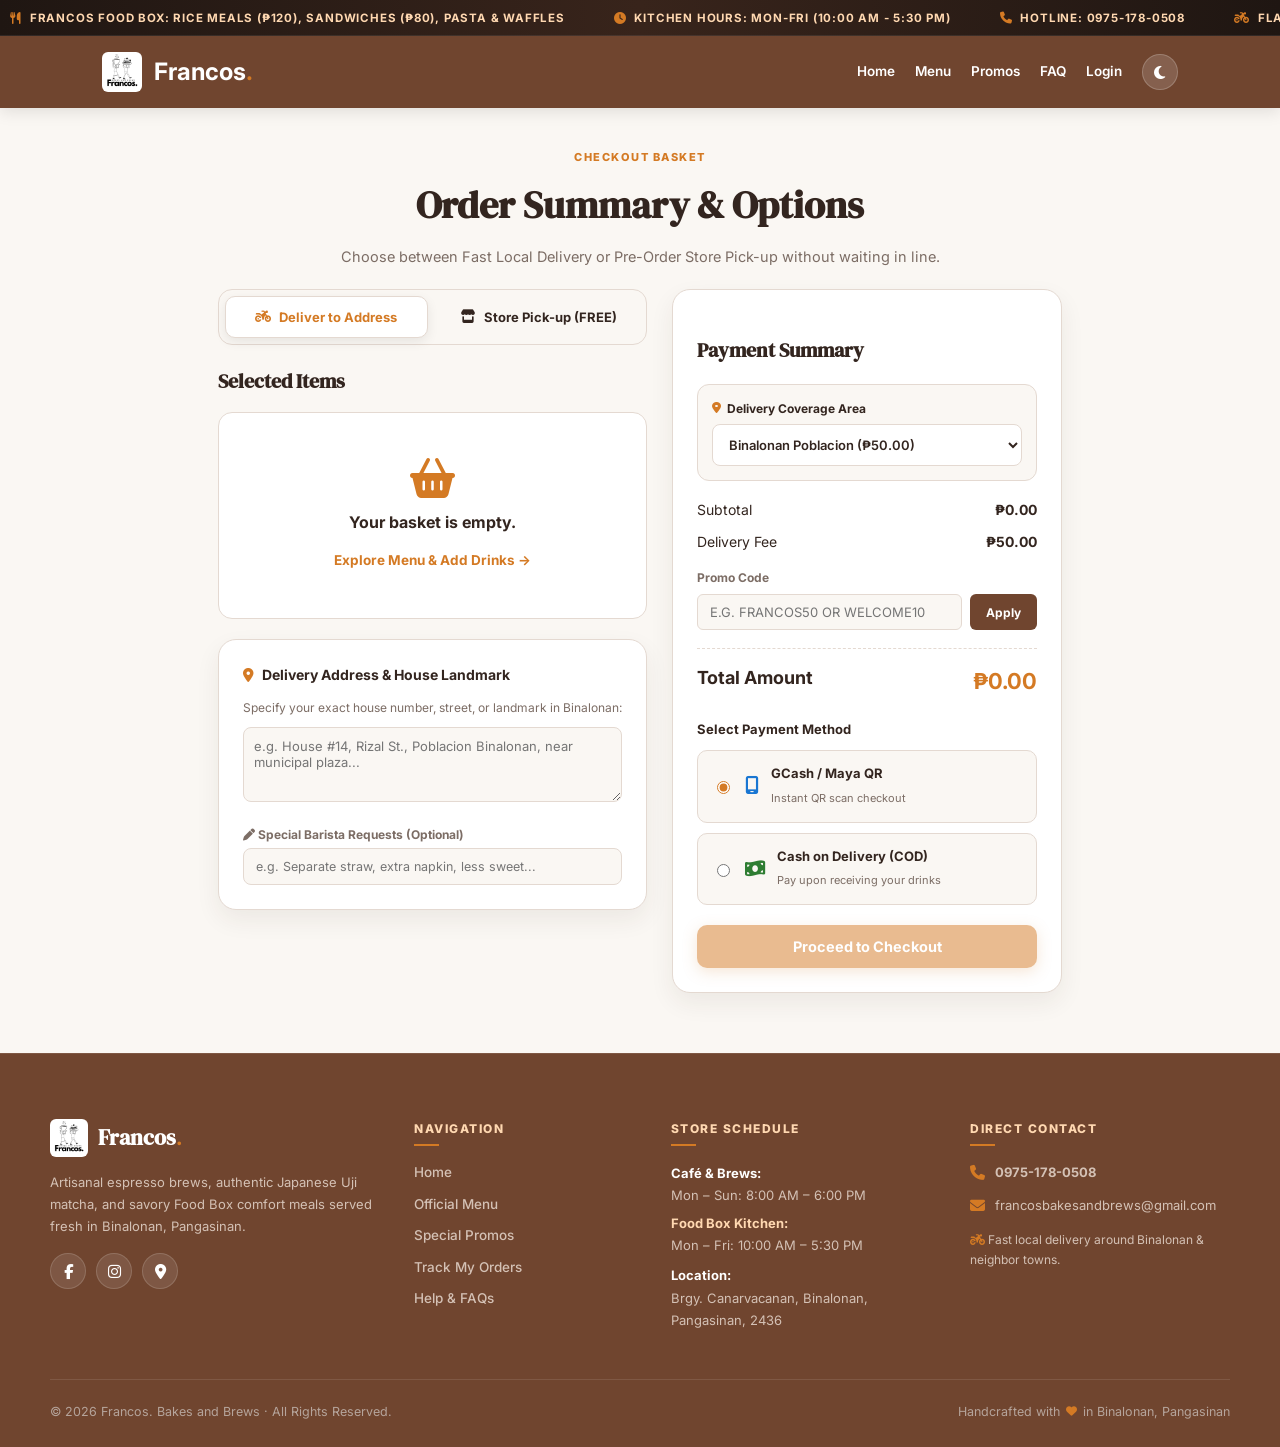
==== commit 59adeb5c: "update" ====
--- a/cart.html
+++ b/cart.html
@@ -404,6 +404,10 @@
                 let locSelect = document.getElementById("delivery-location-select");
                 deliveryFee = locSelect ? parseFloat(locSelect.value) : 50;
             }
+            let farWarning = document.getElementById("far-location-warning");
+            if (farWarning) {
+                farWarning.style.display = (currentFulfillmentMode === "delivery" && deliveryFee >= 80) ? "block" : "none";
+            }
 
             let finalTotal = Math.max(0, subtotal + deliveryFee - discountAmount);
 
@@ -488,6 +492,7 @@
             let currentUser = JSON.parse(localStorage.getItem("currentUser"));
             let customerName = currentUser ? currentUser.name : "Valued Customer";
             let customerEmail = currentUser ? currentUser.email : "guest@francos.com";
+            let customerPhone = (currentUser && currentUser.phone && !currentUser.phone.includes("@")) ? currentUser.phone : "";
 
             let notesEl = document.getElementById("order-notes");
             let specialNotes = notesEl ? notesEl.value.trim() : "None";
@@ -522,6 +527,7 @@
                 id: "ORD-" + Math.floor(1000 + Math.random() * 9000),
                 customerName: customerName,
                 customerEmail: customerEmail,
+                customerPhone: customerPhone,
                 fulfillmentMode: currentFulfillmentMode,
                 items: cart,
                 subtotal: subtotal,
--- a/assets/style.css
+++ b/assets/style.css
@@ -43,6 +43,8 @@
 
 html {
     height: 100%;
+    overflow-x: clip;
+    max-width: 100%;
 }
 
 body {
@@ -54,6 +56,12 @@
     line-height: 1.6;
     display: flex;
     flex-direction: column;
+    overflow-x: clip;
+    max-width: 100%;
+}
+
+img {
+    max-width: 100%;
 }
 
 .main-content,
@@ -71,6 +79,7 @@
     max-width: 1100px;
     margin: 0 auto;
     padding: 0 20px;
+    width: 100%;
 }
 
 /* 3. PROMO ANNOUNCEMENT MARQUEE TICKER */
@@ -139,6 +148,7 @@
     z-index: 100;
     box-shadow: 0 4px 15px rgba(0,0,0,0.1);
     flex-shrink: 0;
+    width: 100%;
 }
 
 .logo {
@@ -231,7 +241,63 @@
     margin: 0 auto;
 }
 
-/* 6. QUIZ CTA BANNER (NA-RESTORE ANG STYLES DITO!) */
+/* 6. STORE LOCATOR CARD */
+.store-locator-card {
+    background: var(--card-bg);
+    border: 1px solid var(--border-color);
+    border-radius: 18px;
+    padding: 24px;
+    display: flex;
+    align-items: center;
+    gap: 20px;
+    box-shadow: var(--card-shadow);
+    flex-wrap: wrap;
+}
+
+.locator-icon-wrap {
+    width: 60px;
+    height: 60px;
+    border-radius: 16px;
+    background: rgba(212, 122, 36, 0.12);
+    color: var(--accent-color);
+    display: flex;
+    align-items: center;
+    justify-content: center;
+    font-size: 26px;
+    flex-shrink: 0;
+}
+
+.locator-info {
+    flex: 1;
+}
+
+.loc-detail {
+    margin: 4px 0;
+    font-size: 13.5px;
+    color: var(--text-secondary);
+    display: flex;
+    align-items: center;
+    gap: 8px;
+}
+
+.maps-link {
+    display: inline-flex;
+    align-items: center;
+    gap: 6px;
+    color: var(--accent-color);
+    font-weight: 700;
+    font-size: 13px;
+    text-decoration: none;
+    margin-top: 8px;
+    transition: transform 0.2s ease;
+}
+
+.maps-link:hover {
+    transform: translateX(4px);
+    text-decoration: underline;
+}
+
+/* 7. QUIZ CTA BANNER & COFFEE MATCHER QUIZ MODAL */
 .quiz-cta-banner {
     max-width: 850px;
     margin: 0 auto 25px;
@@ -242,6 +308,7 @@
     display: flex;
     align-items: center;
     justify-content: space-between;
+    flex-wrap: wrap;
     gap: 15px;
     cursor: pointer;
     box-shadow: 0 4px 15px rgba(212, 122, 36, 0.08);
@@ -287,7 +354,129 @@
     transform: translateX(3px);
 }
 
-/* 7. TOOLBAR (SEARCH & SORT) */
+.quiz-step-dots {
+    display: flex;
+    justify-content: center;
+    align-items: center;
+    gap: 8px;
+    margin-bottom: 18px;
+}
+
+.quiz-dot {
+    width: 8px;
+    height: 8px;
+    border-radius: 99px;
+    background: var(--border-color);
+    transition: all 0.3s ease;
+}
+
+.quiz-dot.active {
+    width: 28px;
+    background: var(--accent-color);
+    box-shadow: 0 2px 8px rgba(212, 122, 36, 0.4);
+}
+
+.quiz-option-btn {
+    width: 100%;
+    padding: 12px 15px;
+    border-radius: 14px;
+    border: 1.5px solid var(--border-color);
+    background: var(--bg-color);
+    color: var(--text-color);
+    font-size: 13px;
+    font-weight: 600;
+    cursor: pointer;
+    display: flex;
+    align-items: center;
+    gap: 12px;
+    text-align: left;
+    transition: all 0.22s ease;
+}
+
+.quiz-option-btn i {
+    width: 32px;
+    height: 32px;
+    border-radius: 10px;
+    background: var(--card-bg);
+    border: 1px solid var(--border-color);
+    display: flex;
+    align-items: center;
+    justify-content: center;
+    font-size: 14px;
+    flex-shrink: 0;
+}
+
+.quiz-option-btn::after {
+    content: "\f054";
+    font-family: "Font Awesome 6 Free";
+    font-weight: 900;
+    font-size: 11px;
+    color: var(--text-secondary);
+    margin-left: auto;
+    transition: transform 0.2s ease, color 0.2s ease;
+}
+
+.quiz-option-btn:hover,
+.quiz-option-btn.selected {
+    border-color: var(--accent-color);
+    background: rgba(212, 122, 36, 0.1);
+    transform: translateY(-1px);
+    box-shadow: 0 6px 16px rgba(212, 122, 36, 0.14);
+}
+
+.quiz-option-btn:hover::after,
+.quiz-option-btn.selected::after {
+    color: var(--accent-color);
+    transform: translateX(3px);
+}
+
+.quiz-comment-box {
+    width: 100%;
+    min-height: 76px;
+    padding: 12px 14px;
+    border-radius: 12px;
+    border: 1.5px solid var(--border-color);
+    background: var(--bg-color);
+    color: var(--text-color);
+    font-size: 13px;
+    line-height: 1.5;
+    resize: vertical;
+    outline: none;
+    margin-top: 8px;
+}
+
+.quiz-comment-box:focus {
+    border-color: var(--accent-color);
+    box-shadow: 0 0 0 3px rgba(212, 122, 36, 0.15);
+}
+
+.quiz-alt-card {
+    display: flex;
+    align-items: center;
+    gap: 10px;
+    padding: 8px 10px;
+    background: var(--bg-color);
+    border: 1px solid var(--border-color);
+    border-radius: 10px;
+    cursor: pointer;
+    transition: all 0.2s ease;
+    text-align: left;
+}
+
+.quiz-alt-card:hover {
+    border-color: var(--accent-color);
+    transform: translateY(-1px);
+}
+
+.quiz-alt-card img {
+    width: 42px;
+    height: 42px;
+    border-radius: 8px;
+    object-fit: cover;
+    flex-shrink: 0;
+}
+
+/* 8. TOOLBAR (SEARCH & SORT) */
 .menu-toolbar {
     max-width: 850px;
     margin: 0 auto 25px;
@@ -302,7 +491,7 @@
 .search-wrap {
     position: relative;
     flex: 1;
-    min-width: 260px;
+    min-width: 240px;
 }
 
 .search-wrap i.search-icon {
@@ -352,7 +541,7 @@
     box-shadow: var(--card-shadow);
 }
 
-/* 8. CATEGORY FILTER PILLS (NA-RESTORE ANG STYLES DITO!) */
+/* 9. CATEGORY FILTER PILLS */
 .filter-container {
     display: flex;
     justify-content: center;
@@ -403,7 +592,7 @@
     color: #fff;
 }
 
-/* 9. MENU CATALOG & PREMIUM CARDS */
+/* 10. MENU CATALOG & CARDS */
 .menu-container {
     max-width: 1200px;
     margin: 0 auto;
@@ -413,7 +602,7 @@
 
 .menu-grid {
     display: grid;
-    grid-template-columns: repeat(auto-fill, minmax(280px, 1fr));
+    grid-template-columns: repeat(auto-fill, minmax(260px, 1fr));
     gap: 25px;
 }
 
@@ -530,7 +719,7 @@
     box-shadow: 0 5px 16px rgba(212, 122, 36, 0.4);
 }
 
-/* 10. DRINK CUSTOMIZER MODAL & INTERACTIVE CUP PREVIEW */
+/* 11. DRINK CUSTOMIZER MODAL */
 .modal-cup-preview-card {
     background: linear-gradient(135deg, rgba(212, 122, 36, 0.12), rgba(112, 69, 47, 0.08));
     border: 1px dashed var(--accent-color);
@@ -616,52 +805,33 @@
     box-shadow: 0 4px 12px rgba(212, 122, 36, 0.35);
 }
 
-/* 11. QUIZ MODAL OPTIONS */
-.quiz-option-btn {
-    width: 100%;
-    padding: 14px 18px;
-    border: 1px solid var(--border-color);
-    border-radius: 12px;
-    background: var(--bg-color);
-    color: var(--text-color);
-    font-size: 13.5px;
-    font-weight: 600;
+/* 12. SCROLL TO TOP FLOATING BUTTON */
+#scrollTopBtn {
+    position: fixed;
+    bottom: 30px;
+    right: 30px;
+    background: var(--accent-color);
+    color: #fff;
+    border: none;
+    width: 48px;
+    height: 48px;
+    border-radius: 50%;
     cursor: pointer;
-    display: flex;
-    align-items: center;
-    gap: 12px;
+    box-shadow: 0 4px 15px rgba(0,0,0,0.25);
+    display: none;
+    align-items: center;
+    justify-content: center;
+    font-size: 18px;
+    z-index: 999;
     transition: all 0.2s ease;
-    text-align: left;
-}
-
-.quiz-option-btn:hover {
-    border-color: var(--accent-color);
-    transform: translateX(4px);
-    background: var(--card-bg);
-}
-
-.quiz-step-dots {
-    display: flex;
-    justify-content: center;
-    gap: 8px;
-    margin-bottom: 20px;
-}
-
-.quiz-dot {
-    width: 10px;
-    height: 10px;
-    border-radius: 50%;
-    background: var(--border-color);
-    transition: all 0.3s ease;
-}
-
-.quiz-dot.active {
-    background: var(--accent-color);
-    width: 24px;
-    border-radius: 10px;
-}
-
-/* 12. FAVORITES / WISHLIST BUTTON */
+}
+
+#scrollTopBtn:hover {
+    transform: scale(1.1);
+    background: var(--accent-hover);
+}
+
+/* 13. FAVORITES / WISHLIST BUTTON */
 .favorite-btn {
     position: absolute;
     bottom: 12px;
@@ -694,7 +864,7 @@
     box-shadow: 0 4px 12px rgba(229, 57, 53, 0.4);
 }
 
-/* 13. FLOATING CART & TOAST */
+/* 14. FLOATING CART & TOAST */
 .floating-cart-bar {
     position: fixed;
     bottom: 25px;
@@ -763,7 +933,8 @@
 
 .toast {
     visibility: hidden;
-    min-width: 260px;
+    min-width: 240px;
+    max-width: calc(100vw - 32px);
     background-color: var(--navbar-bg);
     color: #fff;
     border: 1px solid rgba(255, 255, 255, 0.2);
@@ -801,7 +972,7 @@
     box-shadow: 0 10px 30px rgba(0, 0, 0, 0.6);
 }
 
-/* 14. AUTH & PROMO CONTAINERS (PUSH-DOWN FOOTER) */
+/* 15. AUTH & PROMO CONTAINERS */
 .auth-container {
     display: flex;
     justify-content: center;
@@ -823,7 +994,7 @@
 
 .promo-grid {
     display: grid;
-    grid-template-columns: repeat(auto-fit, minmax(300px, 1fr));
+    grid-template-columns: repeat(auto-fit, minmax(280px, 1fr));
     gap: 22px;
     max-width: 950px;
     margin: 0 auto 80px;
@@ -890,7 +1061,7 @@
     flex-wrap: wrap;
 }
 
-/* 15. UNIFORM 4-COLUMN FOOTER */
+/* 16. UNIFORM 4-COLUMN FOOTER */
 footer.site-footer {
     background-color: var(--navbar-bg);
     color: var(--navbar-text);
@@ -1022,7 +1193,7 @@
     font-size: 12.5px;
 }
 
-/* 16. RESPONSIVE BREAKPOINTS */
+/* 17. RESPONSIVE BREAKPOINTS (TABLET & MOBILE) */
 @media (max-width: 900px) {
     .footer-grid {
         grid-template-columns: 1fr 1fr;
@@ -1038,7 +1209,7 @@
     .navbar {
         position: sticky;
         top: 0;
-        padding: 15px 20px;
+        padding: 14px 20px;
         flex-wrap: wrap;
     }
 
@@ -1047,7 +1218,7 @@
         flex-direction: column;
         width: 100%;
         padding-top: 15px;
-        gap: 14px;
+        gap: 12px;
         border-top: 1px solid rgba(255, 255, 255, 0.1);
         margin-top: 10px;
     }
@@ -1059,5 +1230,206 @@
     .nav-links a {
         padding: 8px 0;
         font-size: 15px;
+        width: 100%;
+        text-align: center;
+    }
+}
+
+@media (max-width: 600px) {
+    .container {
+        padding: 0 16px;
+    }
+
+    .logo {
+        font-size: 20px;
+        gap: 8px;
+    }
+
+    .logo img {
+        height: 34px;
+    }
+
+    .page-header {
+        padding: 26px 16px 16px;
+    }
+
+    .page-header h1 {
+        font-size: 28px;
+    }
+
+    .page-header p {
+        font-size: 13.5px;
+    }
+
+    /* Home Page Hero & Sections */
+    .hero-banner {
+        padding: 40px 16px 65px !important;
+        border-radius: 0 0 24px 24px !important;
+    }
+
+    .hero-banner h1 {
+        font-size: 32px !important;
+    }
+
+    .hero-btn {
+        width: 100%;
+        justify-content: center;
+    }
+
+    .value-bar {
+        margin: -30px auto 30px !important;
+        padding: 18px !important;
+        grid-template-columns: 1fr !important;
+    }
+
+    .store-locator-card {
+        flex-direction: column;
+        text-align: center;
+        padding: 20px 16px;
+    }
+
+    .loc-detail {
+        justify-content: center;
+        flex-wrap: wrap;
+    }
+
+    /* Quiz Banner & Toolbar */
+    .quiz-cta-banner {
+        flex-direction: column;
+        text-align: center;
+        padding: 18px 16px;
+    }
+
+    .btn-start-quiz {
+        width: 100%;
+        text-align: center;
+    }
+
+    .menu-toolbar {
+        flex-direction: column;
+        padding: 0 16px;
+    }
+
+    .search-wrap {
+        width: 100%;
+        min-width: 0;
+    }
+
+    .sort-select {
+        width: 100%;
+    }
+
+    /* Grids -> Single Column on Mobile */
+    .menu-container {
+        padding: 0 16px 50px;
+    }
+
+    .menu-grid,
+    .promo-grid,
+    .reviews-grid {
+        grid-template-columns: 1fr !important;
+        gap: 18px;
+    }
+
+    .promo-grid {
+        padding: 0 16px;
+    }
+
+    /* Footer Single Column */
+    footer.site-footer {
+        padding: 45px 16px 25px;
+    }
+
+    .footer-grid {
+        grid-template-columns: 1fr;
+        gap: 28px;
+    }
+
+    .footer-bottom {
+        flex-direction: column;
+        text-align: center;
+        justify-content: center;
+    }
+
+    /* Floating Cart, Scroll Top & Toast */
+    .floating-cart-bar {
+        bottom: 16px;
+        padding: 10px 16px;
+        gap: 12px;
+        width: calc(100% - 32px);
+        max-width: none;
+        justify-content: space-between;
+    }
+
+    #scrollTopBtn {
+        bottom: 78px;
+        right: 16px;
+        width: 42px;
+        height: 42px;
+        font-size: 16px;
+    }
+
+    .toast {
+        min-width: auto;
+        width: max-content;
+        max-width: calc(100vw - 32px);
+        padding: 10px 18px;
+        font-size: 12.5px;
+    }
+
+    /* Auth & Login/Register Cards */
+    .auth-card {
+        padding: 26px 20px;
+    }
+
+    .dribbble-phone-card {
+        padding: 30px 20px !important;
+        border-radius: 26px !important;
+    }
+
+    .dribbble-title {
+        font-size: 28px !important;
+    }
+
+    /* Admin Dashboard Mobile Adjustments */
+    #order-search-input,
+    #customer-search-input,
+    #customer-filter-select {
+        width: 100% !important;
+    }
+
+    .customer-card-row > div,
+    .inventory-item-row > div {
+        min-width: 0 !important;
+        flex: 1 1 100% !important;
+    }
+
+    .admin-modal-box {
+        padding: 20px !important;
+    }
+}
+/* ==========================================================================
+   ADMIN DASHBOARD SHELL OVERRIDES
+   ========================================================================== */
+body.admin-shell-body {
+    display: block;
+}
+
+body.admin-shell-body .search-wrap {
+    flex: 0 0 auto;
+    min-width: 0;
+}
+
+body.admin-shell-body .search-wrap input.admin-search-input {
+    width: 260px;
+    padding: 9px 15px 9px 36px;
+    border-radius: 10px;
+    box-shadow: none;
+}
+
+@media (max-width: 560px) {
+    body.admin-shell-body .search-wrap,
+    body.admin-shell-body .search-wrap input.admin-search-input {
+        width: 100% !important;
     }
 }
